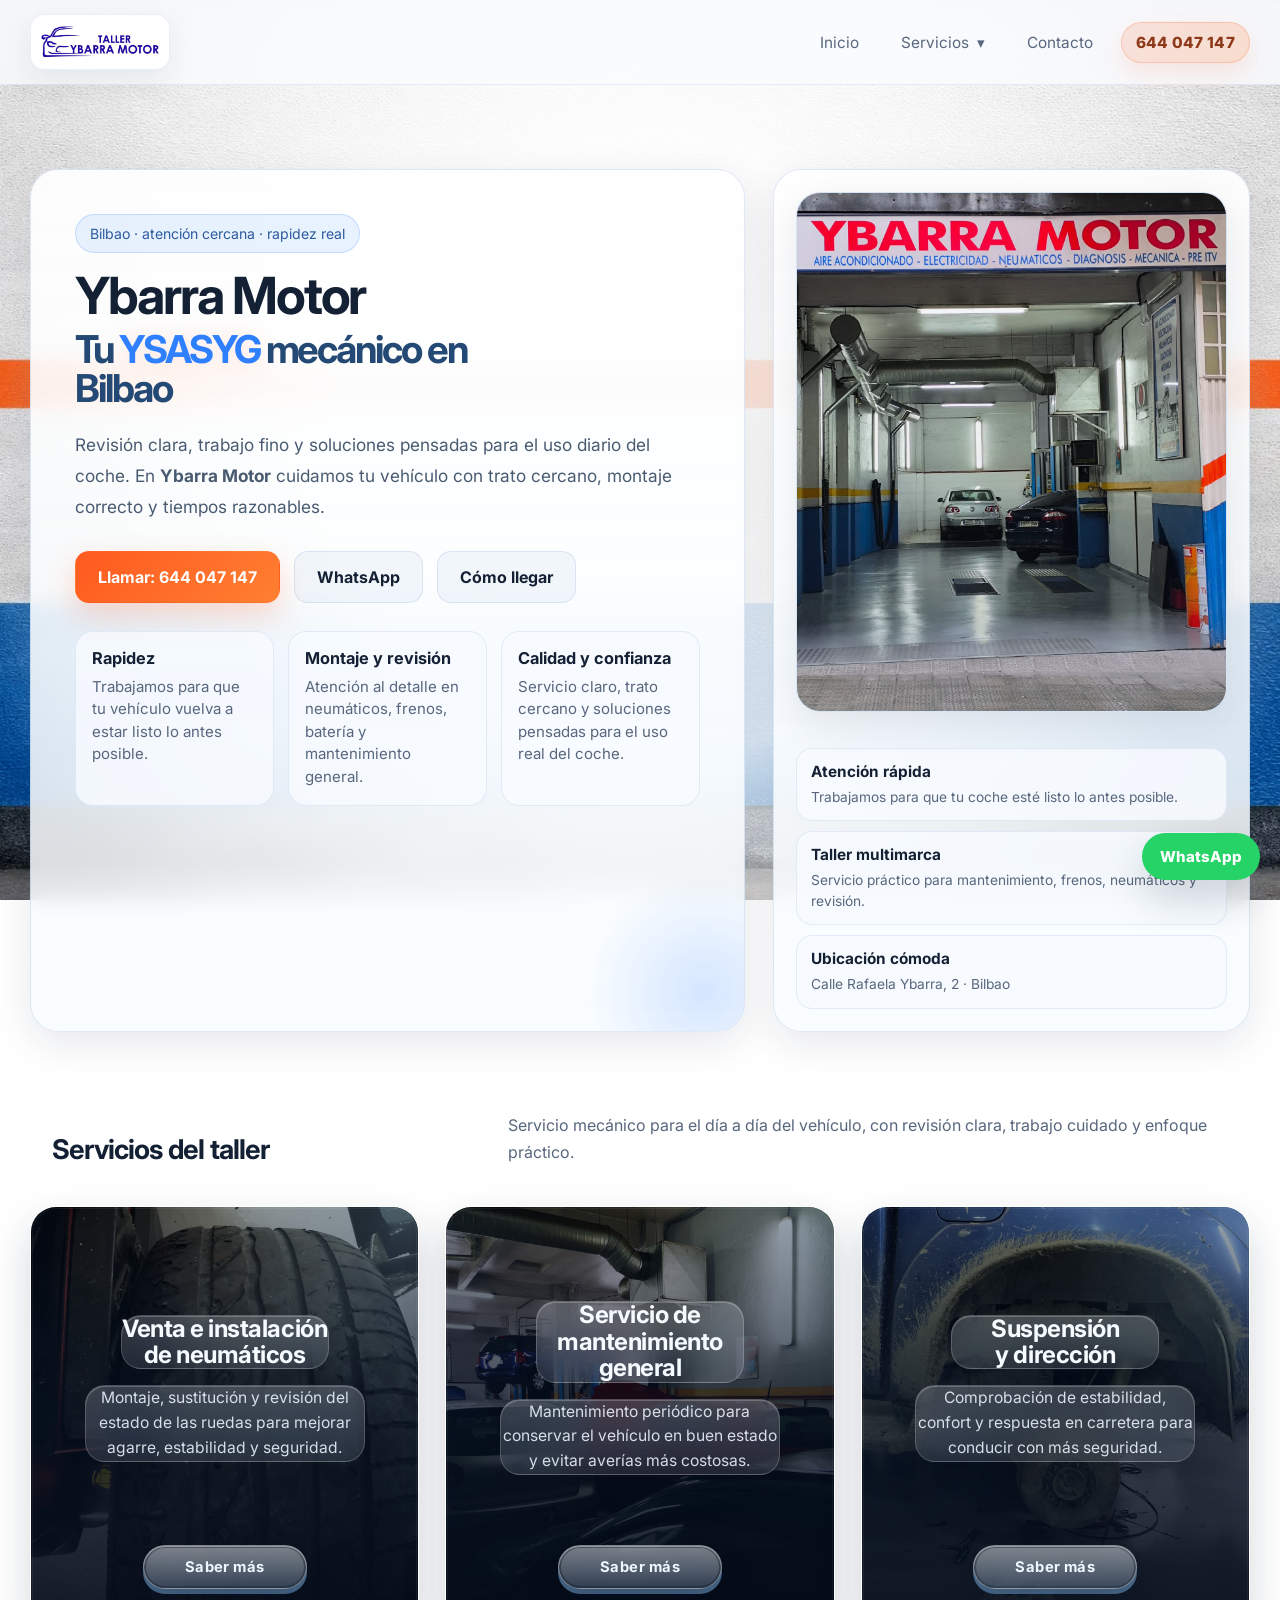
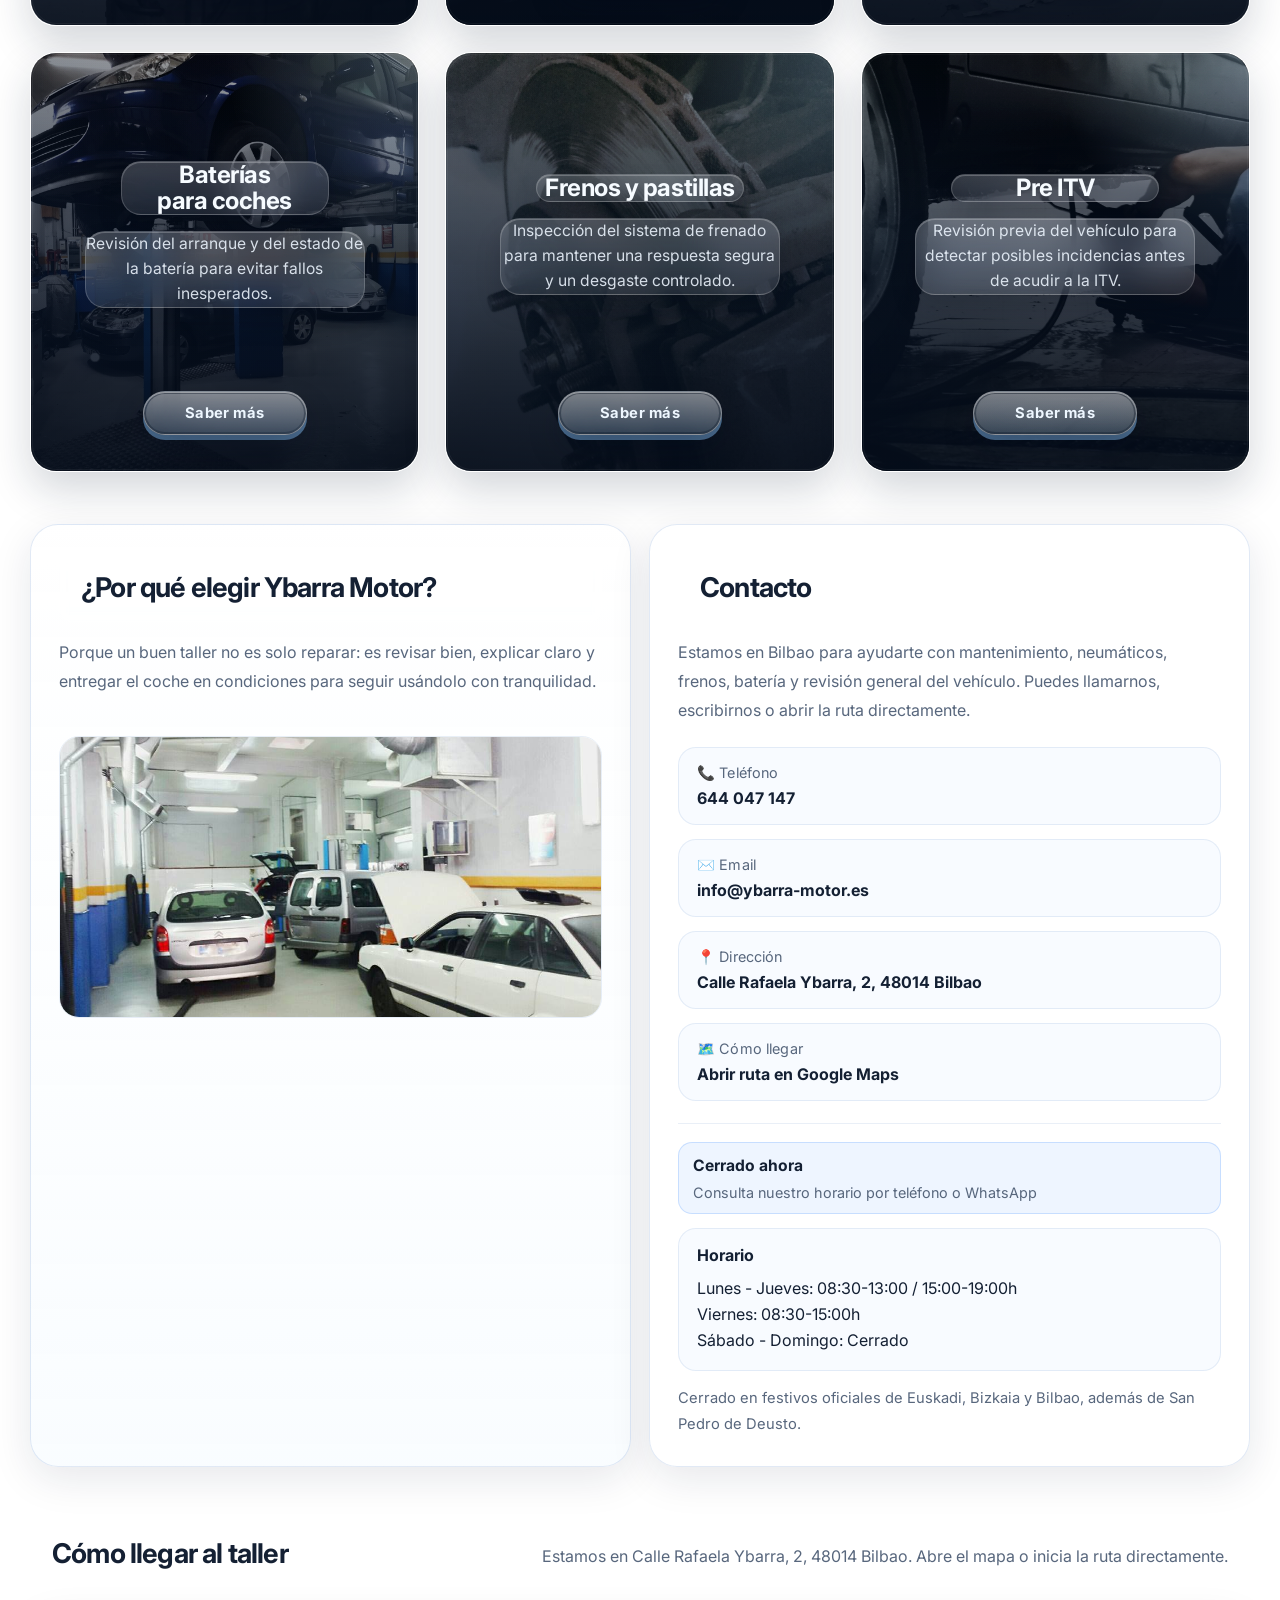
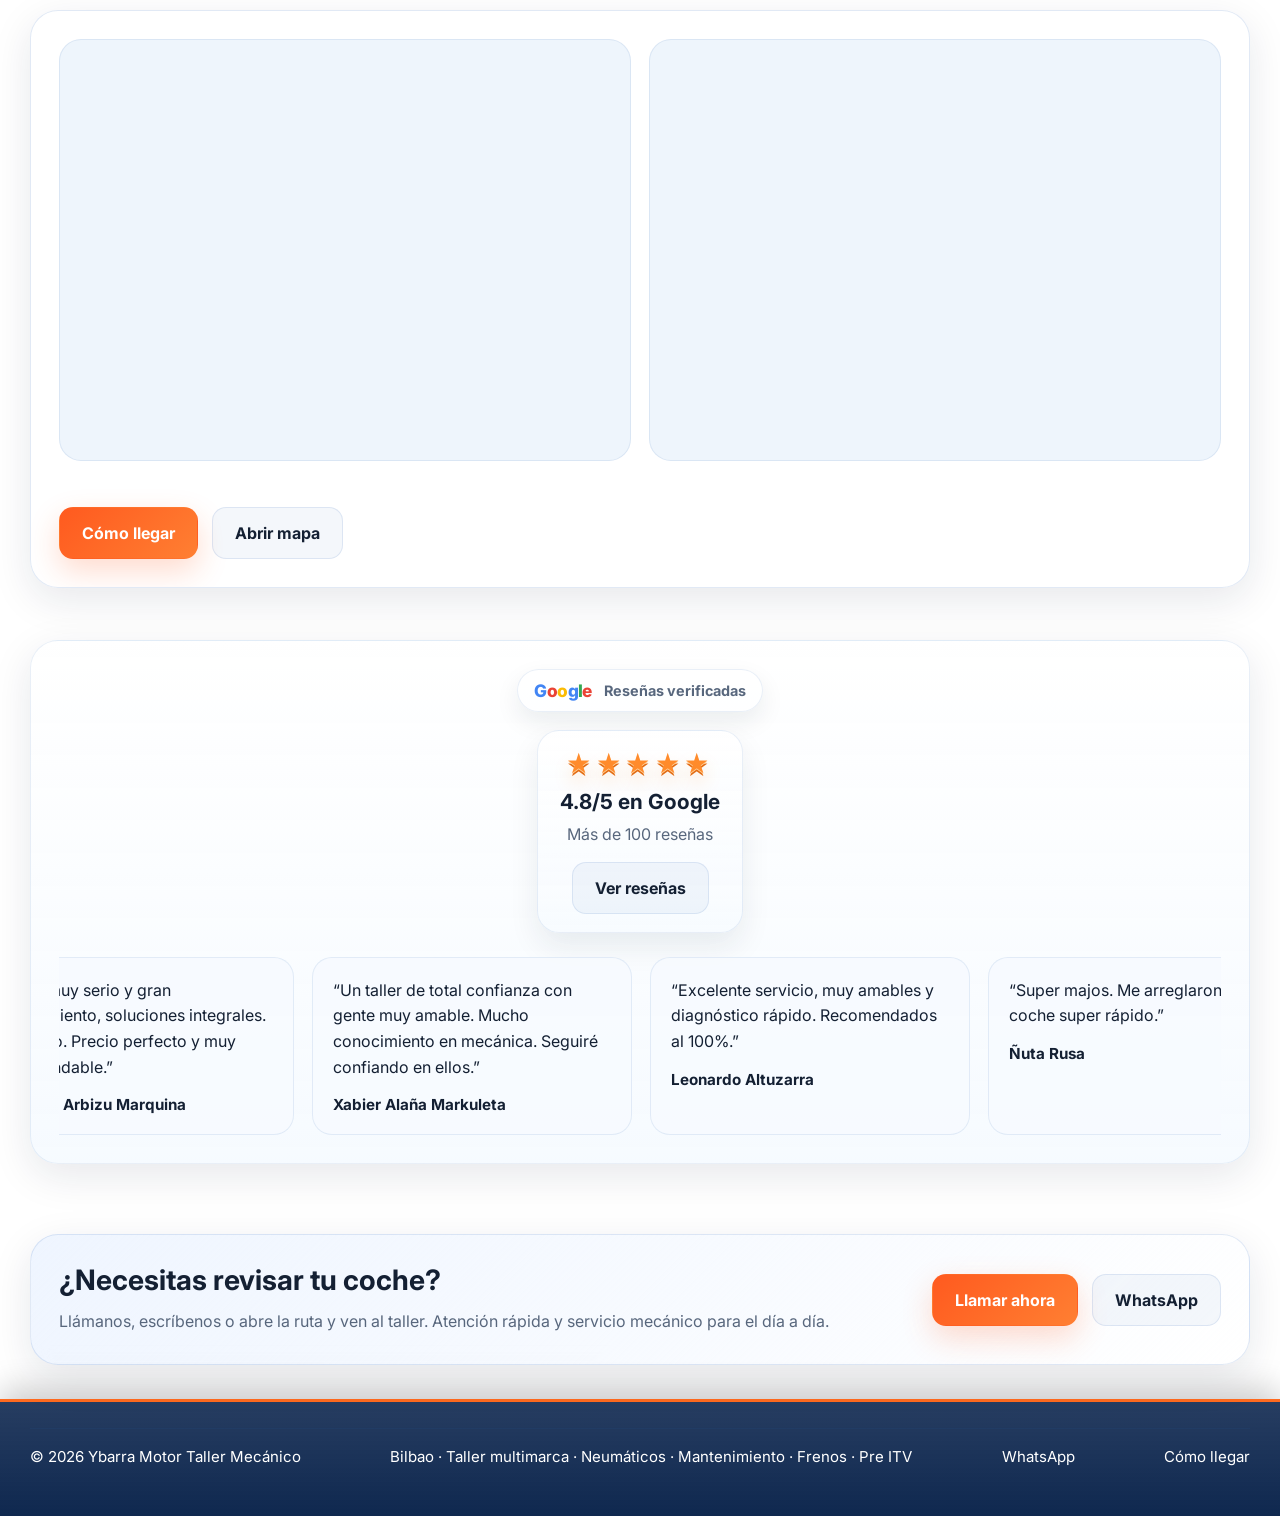
==== index.html @ f2898aa9 "Initial Ybarra Motor site" ====
<!doctype html>
<html lang="es">
<head>
  <!-- Google Tag Manager -->
  <script>(function(w,d,s,l,i){w[l]=w[l]||[];w[l].push({'gtm.start':
  new Date().getTime(),event:'gtm.js'});var f=d.getElementsByTagName(s)[0],
  j=d.createElement(s),dl=l!='dataLayer'?'&l='+l:'';j.async=true;j.src=
  'https://www.googletagmanager.com/gtm.js?id='+i+dl;f.parentNode.insertBefore(j,f);
  })(window,document,'script','dataLayer','GTM-T68P3M9M');</script>
  <!-- End Google Tag Manager -->
  <meta charset="UTF-8" />
  <meta name="viewport" content="width=device-width, initial-scale=1.0" />
  <title>Ybarra Motor Taller Mecánico en Bilbao | Neumáticos, Frenos, Baterías, Pre ITV</title>
  <meta name="description" content="Ybarra Motor Taller Mecánico en Bilbao. Taller mecánico multimarca con neumáticos, mantenimiento general, suspensión, dirección, baterías, frenos, pastillas y revisión Pre ITV.">
  <meta name="keywords" content="taller mecánico Bilbao, taller multimarca Bilbao, neumáticos Bilbao, frenos Bilbao, baterías coche Bilbao, pre ITV Bilbao, suspensión dirección Bilbao, mantenimiento coche Bilbao">
  <meta name="robots" content="index,follow">
  <meta name="theme-color" content="#121212">
  <link rel="canonical" href="https://ybarra-motor.es/">
  <link rel="preconnect" href="https://fonts.googleapis.com">
  <link rel="preconnect" href="https://fonts.gstatic.com" crossorigin>
  <link href="https://fonts.googleapis.com/css2?family=Inter:wght@400;500;600;700;800&display=swap" rel="stylesheet">
  <link rel="stylesheet" href="/assets/css/styles.css">
<link rel="icon" href="/assets/favicon/favicon.ico" sizes="any">
<link rel="icon" type="image/png" sizes="32x32" href="/assets/favicon/favicon-32.png">
<link rel="icon" type="image/png" sizes="16x16" href="/assets/favicon/favicon-16.png">
<link rel="apple-touch-icon" href="/assets/favicon/apple-touch-icon.png">

  <meta property="og:type" content="website">
  <meta property="og:title" content="Ybarra Motor Taller Mecánico en Bilbao">
  <meta property="og:description" content="Taller mecánico multimarca en Bilbao. Neumáticos, mantenimiento, suspensión, frenos, baterías y Pre ITV.">
  <meta property="og:url" content="https://ybarra-motor.es/">
  <meta property="og:site_name" content="Ybarra Motor">
  <meta property="og:image" content="https://ybarra.listoya.es/assets/img/Hero.jpg">

  <meta name="twitter:card" content="summary_large_image">
  <meta name="twitter:title" content="Ybarra Motor Taller Mecánico en Bilbao">
  <meta name="twitter:description" content="Taller mecánico multimarca en Bilbao. Neumáticos, mantenimiento, suspensión, frenos, baterías y Pre ITV.">
  <meta name="twitter:image" content="https://ybarra-motor.es/assets/img/logo-ybarra.jpg">
  <script>window.YBARRA_CONTACT = {"contact": {"company_name": "Ybarra Motor Taller Mecánico", "phone_display": "644 047 147", "phone_href": "+34644047147", "email": "info@ybarra-motor.es", "whatsapp_number": "34678245670", "address_line": "Calle Rafaela Ybarra, 2, 48014 Bilbao", "street_address": "Calle Rafaela Ybarra, 2", "locality": "Bilbao", "postal_code": "48014", "country": "ES", "directions_url": "https://www.google.com/maps/dir/?api=1&destination=43.26944555007976,-2.945343068251051", "map_search_url": "https://maps.app.goo.gl/cEMwSKbxNiPwPUoU9", "map_embed_url": "https://www.google.com/maps/embed?pb=!1m18!1m12!1m3!1d11620.559464171745!2d-2.945343068251051!3d43.26944555007976!2m3!1f0!2f0!3f0!3m2!1i1024!2i768!4f13.1!3m3!1m2!1s0xd4e50230634c72b%3A0x188ac095b6a1561b!2sTaller%20Ybarra%20Motor!5e0!3m2!1sru!2ses!4v1776787565718!5m2!1sru!2ses"}, "schedule": {"monday": {"label": "Lunes", "closed": "False", "morning_open": "08:30", "morning_close": "13:00", "afternoon_open": "15:00", "afternoon_close": "19:00"}, "tuesday": {"label": "Martes", "closed": "False", "morning_open": "08:30", "morning_close": "13:00", "afternoon_open": "15:00", "afternoon_close": "19:00"}, "wednesday": {"label": "Miércoles", "closed": "False", "morning_open": "08:30", "morning_close": "13:00", "afternoon_open": "15:00", "afternoon_close": "19:00"}, "thursday": {"label": "Jueves", "closed": "False", "morning_open": "08:30", "morning_close": "13:00", "afternoon_open": "15:00", "afternoon_close": "19:00"}, "friday": {"label": "Viernes", "closed": "False", "morning_open": "08:30", "morning_close": "15:00", "afternoon_open": "", "afternoon_close": ""}, "saturday": {"label": "Sábado", "closed": "True", "morning_open": "", "morning_close": "", "afternoon_open": "", "afternoon_close": ""}, "sunday": {"label": "Domingo", "closed": "True", "morning_open": "", "morning_close": "", "afternoon_open": "", "afternoon_close": ""}, "closed_note": "Cerrado en festivos oficiales de Euskadi, Bizkaia y Bilbao, además de San Pedro de Deusto."}};</script>

  <script type="application/ld+json">
  {
    "@context": "https://schema.org",
    "@type": "AutoRepair",
    "name": "Ybarra Motor Taller Mecánico",
    "image": "https://ybarra.listoya.es/assets/img/logo-ybarra.jpg",
    "url": "https://ybarra.listoya.es/",
    "telephone": "+34644047147",
    "email": "info@ybarra-motor.es",
    "address": {
      "@type": "PostalAddress",
      "streetAddress": "Calle Rafaela Ybarra, 2",
      "addressLocality": "Bilbao",
      "postalCode": "48014",
      "addressCountry": "ES"
    },
    "description": "Taller mecánico multimarca en Bilbao con servicios de neumáticos, mantenimiento general, suspensión y dirección, baterías, frenos y Pre ITV.",
    "areaServed": "Bilbao",
    "priceRange": "€€",
    "sameAs": [
      "https://www.facebook.com/Ybarra-Motor-Taller-Mec%C3%A1nico-100054352218088/"
    ]
  }
  </script>
</head>
<body>
  <!-- Google Tag Manager (noscript) -->
  <noscript><iframe src="https://www.googletagmanager.com/ns.html?id=GTM-T68P3M9M"
  height="0" width="0" style="display:none;visibility:hidden"></iframe></noscript>
  <!-- End Google Tag Manager (noscript) -->
  <div id="site-header"></div>

  <main>
    <section class="hero" id="inicio">
      <div class="wrap hero-grid">
        <div class="hero-main reveal">
          <div class="eyebrow">Bilbao · atención cercana · rapidez real</div>
          <h1>
            <span class="hero-title-line">Ybarra Motor</span>
            <span class="hero-title-line hero-title-line--accent">Tu <span class="hero-scramble" data-text-from="amigo" data-text-to="taller">amigo</span> mecánico en Bilbao</span>
          </h1>
          <p class="lead">Revisión clara, trabajo fino y soluciones pensadas para el uso diario del coche. En <strong>Ybarra Motor</strong> cuidamos tu vehículo con trato cercano, montaje correcto y tiempos razonables.</p>

          <div class="hero-actions">
            <a class="btn btn-primary" href="tel:+34644047147">Llamar: 644 047 147</a>
            <a class="btn btn-secondary" href="https://wa.me/34678245670" target="_blank" rel="noopener">WhatsApp</a>
            <a class="btn btn-secondary" href="https://www.google.com/maps/dir/?api=1&amp;destination=43.26944555007976,-2.945343068251051" target="_blank" rel="noopener">Cómo llegar</a>
          </div>

          <div class="hero-points">
            <div class="mini-point">
              <strong>Rapidez</strong>
              <span>Trabajamos para que tu vehículo vuelva a estar listo lo antes posible.</span>
            </div>
            <div class="mini-point">
              <strong>Montaje y revisión</strong>
              <span>Atención al detalle en neumáticos, frenos, batería y mantenimiento general.</span>
            </div>
            <div class="mini-point">
              <strong>Calidad y confianza</strong>
              <span>Servicio claro, trato cercano y soluciones pensadas para el uso real del coche.</span>
            </div>
          </div>
        </div>

<aside class="hero-side reveal">

  <div class="hero-media-card">
    <img
      class="hero-media-fallback"
      src="/assets/img/Hero.jpg"
      alt="Interior del taller Ybarra Motor en Bilbao"
    >
    <div class="hero-media-overlay"></div>

  </div>

  <div class="hero-quick">
    <div class="hero-quick-item">
      <strong>Atención rápida</strong>
      <span>Trabajamos para que tu coche esté listo lo antes posible.</span>
    </div>
    <div class="hero-quick-item">
      <strong>Taller multimarca</strong>
      <span>Servicio práctico para mantenimiento, frenos, neumáticos y revisión.</span>
    </div>
    <div class="hero-quick-item">
      <strong>Ubicación cómoda</strong>
      <span>Calle Rafaela Ybarra, 2 · Bilbao</span>
    </div>
  </div>

</aside>
      </div>
    </section>

    <section id="servicios">
      <div class="wrap">
        <div class="section-head reveal">
          <div>
            <h2>Servicios del taller</h2>
          </div>
          <p>
            Servicio mecánico para el día a día del vehículo, con revisión clara, trabajo cuidado y enfoque práctico.
          </p>
        </div>
<div class="services-grid">
  <a class="service-card reveal" href="/servicios/neumaticos/">
    <div class="service-card-media">
      <img src="/assets/img/Venta e instalación de neumáticos_1.jpg" alt="Venta e instalación de neumáticos en Ybarra Motor Bilbao">
      <div class="service-card-overlay"></div>
    </div>
    <div class="service-card-body">
      <h3>Venta e instalación de neumáticos</h3>
      <p>Montaje, sustitución y revisión del estado de las ruedas para mejorar agarre, estabilidad y seguridad.</p>
      <span class="service-card-cta">Saber más</span>
    </div>
  </a>
  <a class="service-card reveal" href="/servicios/mantenimiento-general/">
    <div class="service-card-media">
      <img src="/assets/img/Servicio de mantenimiento general_1.jpg" alt="Servicio de mantenimiento general en Ybarra Motor Bilbao">
      <div class="service-card-overlay"></div>
    </div>
    <div class="service-card-body">
      <h3>Servicio de mantenimiento general</h3>
      <p>Mantenimiento periódico para conservar el vehículo en buen estado y evitar averías más costosas.</p>
      <span class="service-card-cta">Saber más</span>
    </div>
  </a>
  <a class="service-card reveal" href="/servicios/suspension-y-direccion/">
    <div class="service-card-media">
      <img src="/assets/img/Suspensión y Dirección_1.jpg" alt="Suspensión y dirección en Ybarra Motor Bilbao">
      <div class="service-card-overlay"></div>
    </div>
    <div class="service-card-body">
      <h3>Suspensión y dirección</h3>
      <p>Comprobación de estabilidad, confort y respuesta en carretera para conducir con más seguridad.</p>
      <span class="service-card-cta">Saber más</span>
    </div>
  </a>
  <a class="service-card reveal" href="/servicios/baterias-para-coches/">
    <div class="service-card-media">
      <img src="/assets/img/Servicio de mantenimiento general_2.jpg" alt="Baterías para coches en Ybarra Motor Bilbao">
      <div class="service-card-overlay"></div>
    </div>
    <div class="service-card-body">
      <h3>Baterías para coches</h3>
      <p>Revisión del arranque y del estado de la batería para evitar fallos inesperados.</p>
      <span class="service-card-cta">Saber más</span>
    </div>
  </a>
  <a class="service-card reveal" href="/servicios/frenos-y-pastillas/">
    <div class="service-card-media">
      <img src="/assets/img/Frenos y pastillas_1.jpg" alt="Frenos y pastillas en Ybarra Motor Bilbao">
      <div class="service-card-overlay"></div>
    </div>
    <div class="service-card-body">
      <h3>Frenos y pastillas</h3>
      <p>Inspección del sistema de frenado para mantener una respuesta segura y un desgaste controlado.</p>
      <span class="service-card-cta">Saber más</span>
    </div>
  </a>
  <a class="service-card reveal" href="/servicios/pre-itv/">
    <div class="service-card-media">
      <img src="/assets/img/Pre ITV_1.jpg" alt="Pre ITV en Ybarra Motor Bilbao">
      <div class="service-card-overlay"></div>
    </div>
    <div class="service-card-body">
      <h3>Pre ITV</h3>
      <p>Revisión previa del vehículo para detectar posibles incidencias antes de acudir a la ITV.</p>
      <span class="service-card-cta">Saber más</span>
    </div>
  </a>
</div>
      </div>
    </section>

    <section id="ventajas">
      <div class="wrap info-grid">
<article class="about-card reveal">
  <div class="section-head section-head--stack">
    <h2>¿Por qué elegir Ybarra Motor?</h2>
  </div>
  <p>
    Porque un buen taller no es solo reparar: es revisar bien, explicar claro y entregar el coche en condiciones para seguir usándolo con tranquilidad.
  </p>

  <div class="feature-list">

  </div>

  <div class="about-photo">
    <img src="/assets/img/All_2.jpg" alt="Taller Ybarra Motor con varios vehículos en Bilbao">
  </div>
</article>

		<article class="contact-card reveal" id="contacto">
  <div class="section-head section-head--stack">
    <h2>Contacto</h2>
  </div>

  <p>
    Estamos en Bilbao para ayudarte con mantenimiento, neumáticos, frenos, batería y revisión general del vehículo. Puedes llamarnos, escribirnos o abrir la ruta directamente.
  </p>

    <div class="contact-list">
      <div class="contact-item">
        <span>📞 Teléfono</span>
      <a href="tel:+34644047147"><strong>644 047 147</strong></a>
      </div>
      <div class="contact-item">
        <span>✉️ Email</span>
      <a href="mailto:info@ybarra-motor.es"><strong>info@ybarra-motor.es</strong></a>
      </div>
      <div class="contact-item">
        <span>📍 Dirección</span>
      <strong>Calle Rafaela Ybarra, 2, 48014 Bilbao</strong>
      </div>
      <div class="contact-item">
        <span>🗺️ Cómo llegar</span>
      <a href="https://www.google.com/maps/dir/?api=1&amp;destination=43.26944555007976,-2.945343068251051" target="_blank" rel="noopener">
        <strong>Abrir ruta en Google Maps</strong>
      </a>
    </div>
  </div>

  <div class="contact-schedule">
    <div id="open-status" class="open-status open-status--inline">
      <strong id="open-status-text">Consultando horario...</strong>
      <span id="open-status-subtext">Horario de Bilbao</span>
    </div>

    <div class="schedule-summary">
      <strong>Horario</strong>
      <p>Lunes - Jueves: 08:30-13:00 / 15:00-19:00h<br>
Viernes: 08:30-15:00h<br>
Sábado - Domingo: Cerrado</p>
    </div>

    <p class="contact-schedule-note">
      Cerrado en festivos oficiales de Euskadi, Bizkaia y Bilbao, además de San Pedro de Deusto.
    </p>
  </div>
</article>
		</div>
    </section>

    <section id="mapa">
      <div class="wrap">
        <div class="section-head reveal">
          <div>
            <h2>Cómo llegar al taller</h2>
          </div>
          <p>
            Estamos en Calle Rafaela Ybarra, 2, 48014 Bilbao. Abre el mapa o inicia la ruta directamente.
          </p>
        </div>

        <div class="contact-card reveal map-card">
          <div class="map-split">
            <div class="map-embed">
              <iframe
                src="https://www.google.com/maps/embed?pb=!4v1776806016200!6m8!1m7!1s7UGrjcZmWG7MwbrSEzgemg!2m2!1d43.26935937132199!2d-2.945317985302342!3f71.0466424430656!4f-4.812830387258074!5f0.7820865974627469"
                loading="lazy"
                referrerpolicy="no-referrer-when-downgrade"
                title="Panorámica de Ybarra Motor Taller Mecánico">
              </iframe>
            </div>

            <div class="map-embed">
              <iframe
                src="https://www.google.com/maps/embed?pb=!1m18!1m12!1m3!1d11620.559464171745!2d-2.945343068251051!3d43.26944555007976!2m3!1f0!2f0!3f0!3m2!1i1024!2i768!4f13.1!3m3!1m2!1s0xd4e50230634c72b%3A0x188ac095b6a1561b!2sTaller%20Ybarra%20Motor!5e0!3m2!1sru!2ses!4v1776787565718!5m2!1sru!2ses"
                loading="lazy"
                referrerpolicy="no-referrer-when-downgrade"
                title="Mapa de Ybarra Motor Taller Mecánico">
              </iframe>
            </div>
          </div>

          <div class="hero-actions">
            <a class="btn btn-primary" href="https://www.google.com/maps/dir/?api=1&amp;destination=43.26944555007976,-2.945343068251051" target="_blank" rel="noopener">Cómo llegar</a>
            <a class="btn btn-secondary" href="https://maps.app.goo.gl/cEMwSKbxNiPwPUoU9" target="_blank" rel="noopener">Abrir mapa</a>
          </div>
        </div>
      </div>
    </section>
<section id="reseñas">
  <div class="wrap">
    <div class="reviews-panel reveal">
      <div class="reviews-head">
        <div class="reviews-heading">
          <div class="google-badge" aria-label="Reseñas de Google">
            <span class="google-badge-word">
              <span class="google-g1">G</span><span class="google-o1">o</span><span class="google-o2">o</span><span class="google-g2">g</span><span class="google-l">l</span><span class="google-e">e</span>
            </span>
            <span class="google-badge-label">Reseñas verificadas</span>
          </div>
        </div>

        <div class="reviews-score">
          <div class="reviews-score-stars">★★★★★</div>
          <strong>4.8/5 en Google</strong>
          <span>Más de 100 reseñas</span>
          <a class="btn btn-secondary" href="https://www.google.com/maps/place/Taller+Ybarra+Motor/@43.2692773,-2.9477529,641m/data=!3m1!1e3!4m8!3m7!1s0xd4e50230634c72b:0x188ac095b6a1561b!8m2!3d43.2692773!4d-2.945178!9m1!1b1!16s%2Fg%2F11cns67vjg?entry=ttu&g_ep=EgoyMDI2MDMzMC4wIKXMDSoASAFQAw%3D%3D" target="_blank" rel="noopener">
            Ver reseñas
          </a>
        </div>
      </div>

      <div class="reviews-slider">
        <div class="review-card">
          <p>
            “Taller muy serio y gran conocimiento, soluciones integrales. Un mago. Precio perfecto y muy recomendable.”
          </p>
          <div class="review-meta">
            <strong>Gregorio Arbizu Marquina</strong>
          </div>
        </div>
        <div class="review-card">
          <p>
            “Un taller de total confianza con gente muy amable. Mucho conocimiento en mecánica. Seguiré confiando en ellos.”
          </p>
          <div class="review-meta">
            <strong>Xabier Alaña Markuleta</strong>
          </div>
        </div>
        <div class="review-card">
          <p>
            “Excelente servicio, muy amables y diagnóstico rápido. Recomendados al 100%.”
          </p>
          <div class="review-meta">
            <strong>Leonardo Altuzarra</strong>
          </div>
        </div>
        <div class="review-card">
          <p>
            “Super majos. Me arreglaron el coche super rápido.”
          </p>
          <div class="review-meta">
            <strong>Ñuta Rusa</strong>
          </div>
        </div>
        <div class="review-card">
          <p>
            “Personas responsables, profesionales y hacen bien su trabajo. ¡Me ayudaron!”
          </p>
          <div class="review-meta">
            <strong>Елена Брюховец</strong>
          </div>
        </div>
        <div class="review-card">
          <p>
            “Totalmente recomendable. Grandes profesionales, rápidos y muy amables.”
          </p>
          <div class="review-meta">
            <strong>M B</strong>
          </div>
        </div>
        <div class="review-card">
          <p>
            “Mecánico Dmitrii es un profesional. Todo super rápido. Recomiendo 100%.”
          </p>
          <div class="review-meta">
            <strong>V L</strong>
          </div>
        </div>
        <div class="review-card">
          <p>
            “Profesionales y super amables. Muchas gracias buena gente.”
          </p>
          <div class="review-meta">
            <strong>Javier Garcia Cano</strong>
          </div>
        </div>
      </div>

    </div>
  </div>
</section>
    <section>
      <div class="wrap">
        <div class="cta-card reveal">
          <div>
            <h2 class="cta-title">¿Necesitas revisar tu coche?</h2>
            <p>Llámanos, escríbenos o abre la ruta y ven al taller. Atención rápida y servicio mecánico para el día a día.</p>
          </div>
          <div class="hero-actions hero-actions--compact">
            <a class="btn btn-primary" href="tel:+34644047147">Llamar ahora</a>
            <a class="btn btn-secondary" href="https://wa.me/34678245670" target="_blank" rel="noopener">WhatsApp</a>
          </div>
        </div>
      </div>
    </section>
  </main>

  <div id="site-footer"></div>

  <script src="/assets/js/main.js"></script>
</body>
</html>
---- assets/css/styles.css ----
:root {
  --bg: #f7fbff;
  --bg-soft: #eef5fc;
  --panel: rgba(255,255,255,0.82);
  --panel-2: rgba(255,255,255,0.68);
  --line: rgba(44, 102, 180, 0.14);
  --line-soft: rgba(44, 102, 180, 0.08);
  --text: #142033;
  --muted: #58677d;
  --accent: #ff5a1f;
  --accent-2: #ff7f32;
  --accent-blue: #2f80ff;
  --accent-blue-2: #6bb6ff;
  --accent-blue-soft: rgba(47,128,255,0.10);
  --success: #1f9d63;
  --shadow: 0 12px 40px rgba(16,32,56,0.10);
  --shadow-soft: 0 10px 30px rgba(16,32,56,0.08);
  --radius-xl: 28px;
  --radius-lg: 20px;
  --radius-md: 14px;
  --max: 1220px;
  --header-offset: 96px;
}

* {
  box-sizing: border-box;
}

html {
  scroll-behavior: smooth;
}

body {
  margin: 0;
  font-family: Inter, Arial, Helvetica, sans-serif;
  color: var(--text);
  background:
    radial-gradient(circle at top right, rgba(67,124,201,0.10), transparent 28%),
    radial-gradient(circle at left center, rgba(89,146,224,0.08), transparent 22%),
    linear-gradient(180deg, #fbfdff 0%, #f4f8fd 52%, #eef4fb 100%);
  overflow-x: hidden;
  padding-top: var(--header-offset);
}

#site-header {
  position: fixed;
  top: 0;
  left: 0;
  right: 0;
  z-index: 60;
}

body::before {
  content: "";
  position: fixed;
  inset: 0;
  background-image:
    linear-gradient(rgba(58,116,194,0.05) 1px, transparent 1px),
    linear-gradient(90deg, rgba(58,116,194,0.05) 1px, transparent 1px);
  background-size: 32px 32px;
  mask-image: radial-gradient(circle at center, black 40%, transparent 88%);
  pointer-events: none;
  z-index: 0;
}

a {
  color: inherit;
  text-decoration: none;
}

img,
video {
  display: block;
  max-width: 100%;
}

.wrap {
  width: min(calc(100% - 32px), var(--max));
  margin: 0 auto;
  position: relative;
  z-index: 1;
}

.topbar {
  position: relative;
  top: 0;
  z-index: 50;
  backdrop-filter: blur(16px);
  background: rgba(250,252,255,0.82);
  border-bottom: 1px solid rgba(44,102,180,0.10);
  transition: background 0.3s ease, border-color 0.3s ease, box-shadow 0.3s ease, transform 0.3s ease;
}

.topbar.is-scrolled {
  background: rgba(248,251,255,0.94);
  border-bottom-color: rgba(44,102,180,0.14);
  box-shadow: 0 18px 36px rgba(16,32,56,0.10);
}

.topbar-inner {
  display: flex;
  align-items: center;
  justify-content: space-between;
  gap: 20px;
  padding: 14px 0;
  transition: padding 0.3s ease;
}

.topbar.is-scrolled .topbar-inner {
  padding: 10px 0;
}

.brand {
  display: flex;
  align-items: center;
  gap: 14px;
  min-width: 0;
}

.brand-logo {
  width: 140px;
  height: 56px;
  border-radius: 14px;
  overflow: hidden;
  background: #fff;
  box-shadow: var(--shadow-soft);
  border: 1px solid rgba(44,102,180,0.10);
  flex-shrink: 0;
  padding: 6px 10px;
}

.brand-logo img {
  width: 100%;
  height: 100%;
  object-fit: contain;
}

.nav {
  display: flex;
  align-items: center;
  gap: 14px;
  flex-wrap: nowrap;
  justify-content: flex-end;
}

.nav > a,
.dropdown-toggle {
  color: var(--muted);
  font-size: 0.96rem;
  padding: 10px 14px;
  border-radius: 999px;
  transition: 0.25s ease;
  white-space: nowrap;
}

.nav > a:hover,
.dropdown-toggle:hover,
.nav a:hover {
  color: var(--text);
  background: rgba(44,102,180,0.06);
}

.nav-phone {
  display: inline-flex;
  align-items: center;
  justify-content: center;
  padding: 11px 16px;
  border-radius: 999px;
  background: linear-gradient(135deg, rgba(255,90,31,0.14), rgba(255,127,50,0.22));
  border: 1px solid rgba(255,90,31,0.22);
  color: #8f391b !important;
  font-weight: 800;
  letter-spacing: 0.02em;
  box-shadow: 0 10px 22px rgba(255,90,31,0.12);
}

.nav-phone:hover {
  background: linear-gradient(135deg, rgba(255,90,31,0.18), rgba(255,127,50,0.28));
  color: #6f280f !important;
}

.dropdown {
  position: relative;
}

.dropdown-toggle {
  display: inline-flex;
  align-items: center;
  gap: 8px;
  background: transparent;
  border: 0;
  cursor: pointer;
  font-family: inherit;
}

.dropdown-menu {
  position: absolute;
  top: calc(100% + 10px);
  left: 0;
  min-width: 280px;
  padding: 10px;
  border-radius: 18px;
  background: rgba(255,255,255,0.96);
  border: 1px solid rgba(44,102,180,0.12);
  box-shadow: 0 18px 45px rgba(16,32,56,0.14);
  display: none;
  flex-direction: column;
  z-index: 100;
}

.dropdown-menu a {
  display: block;
  padding: 12px 14px;
  border-radius: 12px;
  color: var(--text);
  white-space: nowrap;
}

.dropdown-menu a:hover {
  background: rgba(44,102,180,0.06);
}

.dropdown.open .dropdown-menu {
  display: flex;
}

.btn {
  display: inline-flex;
  align-items: center;
  justify-content: center;
  gap: 10px;
  padding: 15px 22px;
  border-radius: 14px;
  font-weight: 700;
  transition: transform 0.2s ease, box-shadow 0.2s ease, background 0.2s ease;
  border: 1px solid transparent;
  cursor: pointer;
}

.btn:hover {
  transform: translateY(-2px);
}

.btn-primary {
  background: linear-gradient(135deg, var(--accent), var(--accent-2));
  color: white !important;
  box-shadow: 0 12px 30px rgba(255,90,31,0.22);
}

.btn-secondary {
  background: rgba(44,102,180,0.05);
  border-color: rgba(44,102,180,0.12);
  color: var(--text);
}

.btn-block {
  display: block;
  width: 100%;
  text-align: center;
}

section {
  padding: 18px 0 34px;
}

.hero {
  padding: 72px 0 44px;
}

.hero-grid {
  display: grid;
  grid-template-columns: 1.2fr 0.8fr;
  gap: 28px;
  align-items: stretch;
}

.hero-main,
.hero-side,
.contact-card,
.about-card,
.service-card,
.cta-card {
  background: linear-gradient(180deg, rgba(255,255,255,0.92), rgba(248,252,255,0.84));
  border: 1px solid var(--line);
  box-shadow: var(--shadow);
  border-radius: var(--radius-xl);
  backdrop-filter: blur(10px);
}

.hero-main {
  padding: 44px;
  position: relative;
  overflow: hidden;
}

.hero-main::after {
  content: "";
  position: absolute;
  right: -80px;
  bottom: -80px;
  width: 240px;
  height: 240px;
  border-radius: 50%;
  background: radial-gradient(circle, rgba(47,128,255,0.18), transparent 70%);
  pointer-events: none;
}

.eyebrow {
  display: inline-flex;
  align-items: center;
  gap: 10px;
  padding: 10px 14px;
  border-radius: 999px;
  font-size: 0.88rem;
  color: #2d5b9e;
  background: rgba(47,128,255,0.10);
  border: 1px solid rgba(47,128,255,0.20);
  margin-bottom: 18px;
}

h1 {
  margin: 0;
  font-size: clamp(2.5rem, 4vw, 4.6rem);
  line-height: 0.96;
  letter-spacing: -0.04em;
  max-width: 12ch;
  display: grid;
  gap: 10px;
}

.hero-title-line {
  display: block;
}

.hero-title-line--accent {
  font-size: clamp(2rem, 3vw, 3.35rem);
  line-height: 1.02;
  color: #244974;
}

.hero-scramble {
  display: inline-block;
  color: var(--accent);
  text-shadow: 0 0 24px rgba(255,90,31,0.16);
  white-space: nowrap;
}

.hero-scramble.is-animating {
  color: #2f80ff;
}

.hero p.lead {
  margin: 22px 0 0;
  max-width: 680px;
  color: #495b71;
  font-size: 1.08rem;
  line-height: 1.78;
}

.hero-actions {
  display: flex;
  flex-wrap: wrap;
  gap: 14px;
  margin-top: 28px;
}

.hero-actions--compact {
  margin-top: 0;
  min-width: max-content;
}

.hero-points {
  display: grid;
  grid-template-columns: repeat(3, minmax(0,1fr));
  gap: 14px;
  margin-top: 28px;
}

.mini-point,
.feature-item,
.contact-item,
.hero-quick-item,
.review-card,
.reviews-score,
.open-status--inline {
  background: rgba(247,251,255,0.86);
  border: 1px solid rgba(44,102,180,0.10);
}

.mini-point {
  padding: 16px;
  border-radius: 18px;
}

.mini-point strong {
  display: block;
  font-size: 1.02rem;
  margin-bottom: 8px;
}

.mini-point span {
  color: var(--muted);
  font-size: 0.94rem;
  line-height: 1.5;
}

.hero-side {
  padding: 22px;
  display: flex;
  flex-direction: column;
  gap: 18px;
  min-height: 100%;
}

.hero-photo-card {
  position: relative;
  overflow: hidden;
  border-radius: 24px;
  background: #f6fbff;
  border: 1px solid rgba(44,102,180,0.10);
  box-shadow: var(--shadow-soft);
}

.hero-photo-card img {
  display: block;
  width: 100%;
  height: 100%;
  min-height: 360px;
  object-fit: cover;
}

.hero-photo-badge {
  position: absolute;
  right: 16px;
  bottom: 16px;
  width: 96px;
  height: 96px;
  border-radius: 20px;
  background: rgba(255,255,255,0.88);
  padding: 10px;
  backdrop-filter: blur(8px);
  border: 1px solid rgba(44,102,180,0.10);
  box-shadow: 0 10px 24px rgba(16,32,56,0.10);
}

.hero-photo-badge img {
  width: 100%;
  height: 100%;
  object-fit: contain;
  min-height: auto;
}

.hero-media-card {
  position: relative;
  overflow: hidden;
  border-radius: 24px;
  min-height: 520px;
  background: #eaf3fd;
  border: 1px solid rgba(44,102,180,0.10);
  box-shadow: var(--shadow);
}

.hero-media-fallback,
.hero-media-video {
  position: absolute;
  inset: 0;
  width: 100%;
  height: 100%;
  object-fit: cover;
  object-position: center;
}

.hero-media-fallback {
  width: 100%;
  height: 100%;
  object-fit: cover;
  display: block;
}

.hero-media-video {
  opacity: 0;
  transition: opacity 0.45s ease;
  z-index: 2;
}

.hero-media-card.is-video-ready .hero-media-video {
  opacity: 1;
}

.hero-media-card.is-video-ready .hero-media-fallback {
  opacity: 0;
}

.hero-media-overlay {
  position: absolute;
  inset: 0;
  z-index: 3;
  background: linear-gradient(to top, rgba(20,40,74,0.30) 0%, rgba(20,40,74,0.08) 42%, rgba(20,40,74,0.02) 100%);
  pointer-events: none;
}

.hero-media-text {
  position: absolute;
  left: 16px;
  right: 16px;
  bottom: 16px;
  z-index: 4;
  padding: 11px 14px;
  border-radius: 14px;
  background: rgba(255,255,255,0.78);
  border: 1px solid rgba(44,102,180,0.10);
  backdrop-filter: blur(8px);
  font-size: 0.9rem;
  color: var(--text);
}

.hero-quick {
  margin-top: 18px;
  display: grid;
  gap: 10px;
}

.hero-quick-item {
  padding: 13px 14px;
  border-radius: 16px;
  font-size: 0.9rem;
}

.hero-quick-item strong {
  display: block;
  font-size: 0.96rem;
  line-height: 1.35;
}

.hero-quick-item span {
  display: block;
  margin-top: 4px;
  font-size: 0.86rem;
  line-height: 1.5;
  color: var(--muted);
}

.service-badges {
  display: flex;
  flex-wrap: wrap;
  gap: 10px;
}

.badge {
  padding: 10px 12px;
  border-radius: 999px;
  background: rgba(47,128,255,0.06);
  border: 1px solid rgba(47,128,255,0.12);
  color: var(--text);
  font-size: 0.9rem;
}

.section-head {
  display: flex;
  align-items: end;
  justify-content: space-between;
  gap: 20px;
  margin-bottom: 22px;
  background: rgba(255, 255, 255, 0.75);
  backdrop-filter: blur(4px);
  padding: 18px 22px;
  border-radius: 14px;
}

.section-head--stack {
  display: block;
  margin-bottom: 16px;
}

.section-head h2 {
  margin: 0;
  font-size: clamp(1.7rem, 2vw, 2.4rem);
  letter-spacing: -0.03em;
}

.section-head p {
  margin: 0;
  color: var(--muted);
  max-width: 720px;
  line-height: 1.7;
}

.services-grid {
  display: grid;
  grid-template-columns: repeat(3, minmax(0, 1fr));
  gap: 26px;
  align-items: stretch;
}

.service-card {
  position: relative;
  display: block;
  text-decoration: none;
  color: inherit;
  background: #0f213c;
  border: 1px solid rgba(255,255,255,0.14);
  border-radius: 26px;
  overflow: hidden;
  min-height: 420px;
  isolation: isolate;
  box-shadow: 0 18px 42px rgba(16,32,56,0.18);
  transition: transform 0.35s ease, box-shadow 0.35s ease, border-color 0.35s ease, filter 0.35s ease;
}

.service-card::before {
  content: "";
  position: absolute;
  inset: 0;
  pointer-events: none;
  border-radius: 26px;
  background:
    radial-gradient(circle at top right, rgba(184,225,255,0.24), transparent 34%),
    linear-gradient(180deg, rgba(7,18,37,0.08) 0%, rgba(8,21,42,0.42) 44%, rgba(5,13,26,0.82) 100%);
  opacity: 1;
  z-index: 1;
  transition: opacity 0.35s ease, background 0.35s ease;
}

.service-card::after {
  content: "";
  position: absolute;
  inset: 1px;
  border-radius: 25px;
  pointer-events: none;
  border: 1px solid rgba(255,255,255,0.08);
  opacity: 0.7;
  z-index: 4;
}

.service-card:hover,
.service-card:focus-visible {
  transform: translateY(-10px) scale(1.025);
  border-color: rgba(173,220,255,0.34);
  box-shadow: 0 28px 56px rgba(16,32,56,0.26);
  filter: saturate(1.04);
}

.service-card:hover::before,
.service-card:focus-visible::before {
  background:
    radial-gradient(circle at top right, rgba(208,236,255,0.34), transparent 34%),
    linear-gradient(180deg, rgba(7,18,37,0.04) 0%, rgba(8,21,42,0.34) 38%, rgba(5,13,26,0.88) 100%);
}

.service-card-media {
  position: absolute;
  inset: 0;
  overflow: hidden;
  background: #eaf3fd;
  z-index: 0;
}

.service-card-media img {
  width: 100%;
  height: 100%;
  object-fit: cover;
  object-position: center center;
  transform: scale(1.02);
  transition: transform 0.8s ease, filter 0.35s ease;
  filter: saturate(0.9) contrast(1.02) brightness(0.74);
}

.service-card:hover .service-card-media img,
.service-card:focus-visible .service-card-media img {
  transform: scale(1.08);
  filter: saturate(1.02) contrast(1.05) brightness(0.8);
}

.service-card-overlay {
  position: absolute;
  inset: 0;
  background:
    linear-gradient(180deg, rgba(7,16,31,0.08) 0%, rgba(7,16,31,0.18) 24%, rgba(7,16,31,0.58) 100%),
    linear-gradient(90deg, rgba(13,34,66,0.18) 0%, rgba(13,34,66,0.02) 48%, rgba(13,34,66,0.16) 100%);
  pointer-events: none;
}

.service-number {
  position: absolute;
  left: 18px;
  bottom: 18px;
  z-index: 2;
  width: 54px;
  height: 54px;
  display: inline-flex;
  align-items: center;
  justify-content: center;
  border-radius: 16px;
  background: rgba(255,255,255,0.86);
  backdrop-filter: blur(8px);
  border: 1px solid rgba(44,102,180,0.12);
  color: var(--text);
  font-weight: 800;
  font-size: 1rem;
  letter-spacing: 0.04em;
  box-shadow: 0 8px 18px rgba(16,32,56,0.10);
  transition: transform 0.35s ease, background 0.35s ease, border-color 0.35s ease;
}

.service-card:hover .service-number {
  transform: translateY(-2px);
  background: rgba(233,244,255,0.96);
  border-color: rgba(47,128,255,0.26);
}

.service-card-body {
  position: absolute;
  inset: 18px 18px 18px;
  display: flex;
  flex-direction: column;
  align-items: center;
  justify-content: center;
  gap: 16px;
  padding: 22px 20px 78px;
  text-align: center;
  z-index: 3;
}

.service-card-body h3 {
  margin: 0;
  font-size: 1.5rem;
  line-height: 1.1;
  letter-spacing: -0.02em;
  color: #f6fbff;
  max-width: 13ch;
  text-wrap: balance;
  text-align: center;
}

.service-card-body p {
  margin: 0;
  color: rgba(238,246,255,0.88);
  line-height: 1.58;
  font-size: 0.98rem;
  max-width: 28ch;
  text-align: center;
}

.service-card-body > :not(.service-card-cta) {
  width: min(100%, 280px);
  padding: 0;
}

.service-card-body > :not(.service-card-cta):first-child {
  padding-top: 0;
}

.service-card-body > h3,
.service-card-body > p {
  position: relative;
  padding: 14px 16px;
  border-radius: 20px;
  background: linear-gradient(180deg, rgba(255,255,255,0.2), rgba(255,255,255,0.1));
  border: 1px solid rgba(255,255,255,0.18);
  backdrop-filter: blur(16px) saturate(150%);
  box-shadow:
    inset 0 1px 0 rgba(255,255,255,0.22),
    0 14px 24px rgba(4,10,24,0.18);
}

.service-card-cta {
  position: absolute;
  left: 50%;
  bottom: 18px;
  transform: translateX(-50%);
  display: inline-flex;
  align-items: center;
  justify-content: center;
  min-width: 164px;
  padding: 12px 22px;
  border-radius: 999px;
  background: linear-gradient(180deg, rgba(255,255,255,0.28) 0%, rgba(185,220,249,0.18) 100%);
  border: 1px solid rgba(255,255,255,0.38);
  font-size: 0.92rem;
  font-weight: 700;
  letter-spacing: 0.03em;
  color: #eef7ff;
  opacity: 1;
  backdrop-filter: blur(14px) saturate(150%);
  box-shadow:
    0 16px 30px rgba(4,12,28,0.28),
    0 5px 0 rgba(101,145,187,0.75),
    inset 0 1px 0 rgba(255,255,255,0.42);
  transition: transform 0.3s ease, box-shadow 0.3s ease, filter 0.3s ease, background 0.3s ease;
}

.service-card-cta::before {
  content: "";
  position: absolute;
  inset: 2px;
  border-radius: inherit;
  background: linear-gradient(180deg, rgba(255,255,255,0.26), rgba(220,236,251,0.08));
  opacity: 1;
  z-index: -1;
}

.service-card:hover .service-card-cta,
.service-card:focus-visible .service-card-cta {
  transform: translateX(-50%) translateY(-2px);
  box-shadow:
    0 22px 34px rgba(4,12,28,0.34),
    0 8px 0 rgba(98,142,185,0.82),
    inset 0 1px 0 rgba(255,255,255,0.46);
}

.service-card:hover .service-card-cta {
  filter: brightness(1.05);
  background: linear-gradient(180deg, rgba(255,255,255,0.34) 0%, rgba(185,220,249,0.24) 100%);
}

.info-grid {
  display: grid;
  grid-template-columns: 1fr 1fr;
  gap: 18px;
}

.about-card,
.contact-card,
.cta-card {
  padding: 28px;
}

.about-card p,
.contact-card p,
.cta-card p {
  color: var(--muted);
  line-height: 1.8;
  margin: 0;
}

.feature-list {
  display: grid;
  gap: 14px;
  margin-top: 20px;
}

.feature-item {
  display: flex;
  gap: 14px;
  align-items: start;
  padding: 14px 16px;
  border-radius: 18px;
}

.feature-icon {
  width: 36px;
  height: 36px;
  border-radius: 12px;
  background: rgba(47,128,255,0.12);
  border: 1px solid rgba(47,128,255,0.18);
  flex-shrink: 0;
}

.feature-item strong {
  display: block;
  margin-bottom: 6px;
  font-size: 1rem;
}

.contact-list {
  display: grid;
  gap: 14px;
  margin-top: 22px;
}

.contact-item {
  padding: 16px 18px;
  border-radius: 18px;
}

.contact-item span {
  display: block;
  color: var(--muted);
  font-size: 0.9rem;
  margin-bottom: 6px;
  letter-spacing: 0.01em;
}

.contact-item strong,
.contact-item a {
  font-size: 1rem;
  word-break: break-word;
}

.contact-schedule {
  margin-top: 22px;
  padding-top: 18px;
  border-top: 1px solid rgba(44,102,180,0.10);
}

.schedule-summary {
  margin-top: 14px;
  padding: 16px 18px;
  border-radius: 18px;
  background: rgba(247,251,255,0.86);
  border: 1px solid rgba(44,102,180,0.10);
}

.schedule-summary strong {
  display: block;
  margin-bottom: 10px;
  font-size: 1rem;
}

.schedule-summary p {
  margin: 0;
  color: var(--text);
  line-height: 1.65;
}

.open-status {
  padding: 22px;
  border-radius: 22px;
  border: 1px solid rgba(44,102,180,0.10);
  background: rgba(247,251,255,0.86);
}

.open-status strong {
  display: block;
  font-size: 1.4rem;
  margin-bottom: 8px;
}

.open-status span {
  color: var(--muted);
  font-size: 1rem;
}

.open-status--inline {
  margin-bottom: 14px;
  padding: 12px 14px;
  border-radius: 14px;
}

.open-status--inline strong {
  display: block;
  font-size: 0.98rem;
  line-height: 1.35;
}

.open-status--inline span {
  display: block;
  margin-top: 4px;
  color: var(--muted);
  font-size: 0.9rem;
}

.open-status-label {
  display: block;
  color: var(--muted);
  font-size: 0.82rem;
  letter-spacing: 0.02em;
  text-transform: uppercase;
}

.open-status-time {
  display: block;
  margin-top: 4px;
  color: var(--text);
  font-size: 0.98rem;
  font-weight: 700;
  line-height: 1.45;
}

.open-status--open {
  background: rgba(31,157,99,0.10);
  border-color: rgba(31,157,99,0.20);
}

.open-status--closed {
  background: rgba(47,128,255,0.08);
  border-color: rgba(47,128,255,0.20);
}

.contact-schedule-list,
.schedule-grid {
  display: grid;
  gap: 8px;
}

.contact-schedule-row,
.schedule-row {
  display: flex;
  justify-content: space-between;
  align-items: center;
  gap: 16px;
  padding: 10px 0;
  border-bottom: 1px dashed rgba(44,102,180,0.08);
  font-size: 0.96rem;
}

.contact-schedule-row:last-child,
.schedule-row:last-child {
  border-bottom: 0;
}

.contact-schedule-row span:first-child,
.schedule-day {
  color: var(--muted);
  min-width: 86px;
  font-weight: 700;
}

.contact-schedule-row span:last-child,
.schedule-time {
  text-align: right;
  color: var(--text);
}

.contact-schedule-closed,
.schedule-time--closed {
  color: #6b7f97;
  font-weight: 700;
}

.contact-schedule-note {
  margin-top: 14px !important;
  font-size: 0.92rem;
  line-height: 1.6;
  color: var(--muted) !important;
}

.about-photo {
  margin-top: 1.25rem;
  border-radius: 20px;
  overflow: hidden;
  border: 1px solid rgba(44,102,180,0.10);
}

.about-photo img {
  width: 100%;
  height: 280px;
  object-fit: cover;
}

.map-card {
  display: grid;
  gap: 18px;
  overflow: hidden;
}

.map-split {
  display: grid;
  grid-template-columns: repeat(2, minmax(0, 1fr));
  gap: 18px;
}

.map-embed {
  overflow: hidden;
  border-radius: 22px;
  border: 1px solid rgba(44,102,180,0.10);
  min-height: 420px;
  background: #eef5fc;
}

.map-embed iframe {
  display: block;
  width: 100%;
  height: 420px;
  border: 0;
}

.cta-card {
  margin-top: 18px;
  display: flex;
  align-items: center;
  justify-content: space-between;
  gap: 20px;
  background: linear-gradient(135deg, rgba(47,128,255,0.08), rgba(255,255,255,0.90));
}

.cta-title {
  margin: 0 0 10px;
  font-size: clamp(1.5rem, 2.2vw, 2.2rem);
}

.footer {
  padding: 26px 0 50px;
  color: var(--muted);
  font-size: 0.94rem;
}

.footer-inner {
  display: flex;
  flex-wrap: wrap;
  justify-content: space-between;
  gap: 12px;
  padding-top: 18px;
  border-top: 1px solid rgba(44,102,180,0.10);
}

.whatsapp-float {
  position: fixed;
  right: 20px;
  bottom: 20px;
  z-index: 120;
  display: inline-flex;
  align-items: center;
  justify-content: center;
  padding: 14px 18px;
  border-radius: 999px;
  background: #25D366;
  color: #fff;
  font-weight: 800;
  box-shadow: 0 18px 40px rgba(16,32,56,0.18);
  transition: transform 0.2s ease, box-shadow 0.2s ease;
}

.whatsapp-float:hover {
  transform: translateY(-2px);
  box-shadow: 0 22px 44px rgba(16,32,56,0.24);
}

.reveal {
  opacity: 0;
  transform: translateY(18px);
  transition: opacity 0.7s ease, transform 0.7s ease;
}

.reveal.show {
  opacity: 1;
  transform: translateY(0);
}

.service-hero-photo-card {
  position: relative;
  overflow: hidden;
  border-radius: 26px;
  min-height: 420px;
  background: #eef5fc;
  border: 1px solid rgba(44,102,180,0.10);
  box-shadow: var(--shadow);
}

.service-hero-photo-card img {
  width: 100%;
  height: 100%;
  min-height: 420px;
  object-fit: cover;
  object-position: center;
}

.service-hero-photo-overlay {
  position: absolute;
  inset: 0;
  background: linear-gradient(to top, rgba(24,49,92,0.30) 0%, rgba(24,49,92,0.08) 48%, rgba(24,49,92,0.02) 100%);
  pointer-events: none;
}

.service-hero-badge {
  position: absolute;
  left: 18px;
  bottom: 18px;
  z-index: 2;
  padding: 10px 14px;
  border-radius: 14px;
  background: rgba(255,255,255,0.84);
  backdrop-filter: blur(8px);
  border: 1px solid rgba(44,102,180,0.12);
  color: var(--text);
  font-weight: 700;
  font-size: 0.95rem;
  box-shadow: 0 8px 18px rgba(16,32,56,0.10);
}

.service-gallery-section {
  padding-top: 10px;
}

.service-gallery {
  display: grid;
  grid-template-columns: 1.35fr 1fr 1fr;
  gap: 18px;
}

.service-gallery-card {
  margin: 0;
  overflow: hidden;
  border-radius: 24px;
  background: #eef5fc;
  border: 1px solid rgba(44,102,180,0.10);
  box-shadow: var(--shadow-soft);
}

.service-gallery-card--large {
  grid-row: span 2;
  min-height: 100%;
}

.service-gallery-card img {
  width: 100%;
  height: 100%;
  min-height: 240px;
  object-fit: cover;
  object-position: center;
}

.service-gallery-card--large img {
  min-height: 100%;
  height: 100%;
}

.service-slider {
  overflow: hidden;
  position: relative;
  margin-top: 20px;
}

.service-slider::before,
.service-slider::after {
  content: "";
  position: absolute;
  top: 0;
  width: 72px;
  height: 100%;
  z-index: 2;
  pointer-events: none;
}

.service-slider::before {
  left: 0;
  background: linear-gradient(to right, #f7fbff, transparent);
}

.service-slider::after {
  right: 0;
  background: linear-gradient(to left, #f7fbff, transparent);
}

.service-slider-track {
  display: flex;
  gap: 18px;
  width: max-content;
  animation: service-slider-scroll 42s linear infinite;
}

.service-slider:hover .service-slider-track {
  animation-play-state: paused;
}

.service-slider img {
  height: 260px;
  width: auto;
  min-width: 360px;
  object-fit: cover;
  object-position: center;
  border-radius: 20px;
  flex-shrink: 0;
  background: #eef5fc;
  border: 1px solid rgba(44,102,180,0.10);
  box-shadow: var(--shadow-soft);
  transition: transform 0.35s ease, box-shadow 0.35s ease;
}

.service-slider img:hover {
  transform: scale(1.035);
  box-shadow: 0 20px 42px rgba(16,32,56,0.14);
}

@keyframes service-slider-scroll {
  from {
    transform: translateX(0);
  }
  to {
    transform: translateX(-50%);
  }
}

.reviews-panel {
  padding: 28px;
  border-radius: 28px;
  background: linear-gradient(180deg, rgba(255,255,255,0.94), rgba(245,250,255,0.88));
  border: 1px solid rgba(44,102,180,0.10);
  box-shadow: var(--shadow);
}

.reviews-head {
  display: grid;
  grid-template-columns: 1fr;
  justify-items: center;
  text-align: center;
  gap: 18px;
  margin-bottom: 24px;
}

.reviews-heading {
  display: grid;
  justify-items: center;
  gap: 12px;
  max-width: 720px;
}

.google-badge {
  display: inline-flex;
  align-items: center;
  gap: 12px;
  padding: 10px 16px;
  border-radius: 999px;
  background: rgba(255,255,255,0.84);
  border: 1px solid rgba(44,102,180,0.10);
  box-shadow: 0 10px 24px rgba(16,32,56,0.08);
}

.google-badge-word {
  font-size: 1.08rem;
  font-weight: 800;
  letter-spacing: -0.03em;
}

.google-g1 { color: #4285f4; }
.google-o1 { color: #ea4335; }
.google-o2 { color: #fbbc05; }
.google-g2 { color: #4285f4; }
.google-l { color: #34a853; }
.google-e { color: #ea4335; }

.google-badge-label {
  color: var(--muted);
  font-size: 0.9rem;
  font-weight: 700;
}

.reviews-score {
  display: grid;
  justify-items: center;
  gap: 6px;
  padding: 18px 22px;
  border-radius: 22px;
  background: linear-gradient(180deg, rgba(255,255,255,0.88), rgba(247,251,255,0.82));
  border: 1px solid rgba(44,102,180,0.10);
  box-shadow: 0 14px 30px rgba(16,32,56,0.08);
}

.reviews-score-stars {
  font-size: 1.55rem;
  letter-spacing: 0.18em;
  color: #ff8b2b;
  margin-bottom: 4px;
  text-shadow:
    0 1px 0 #ffd39d,
    0 3px 0 #e26b13,
    0 10px 18px rgba(255,139,43,0.28);
}

.reviews-score strong {
  display: block;
  font-size: 1.3rem;
  margin-bottom: 4px;
}

.reviews-score span {
  color: var(--muted);
  display: block;
  margin-bottom: 12px;
}

.reviews-slider {
  display: flex;
  gap: 18px;
  overflow: hidden;
}

.review-card {
  min-width: 320px;
  padding: 20px;
  border-radius: 20px;
  transition: transform 0.3s ease;
}

.review-card:hover {
  transform: translateY(-5px);
}

.review-card p {
  margin: 0 0 14px;
  line-height: 1.6;
  color: var(--text);
}

.review-meta strong {
  font-size: 0.95rem;
  color: var(--text);
}

@media (max-width: 1180px) {
  .services-grid {
    grid-template-columns: repeat(2, minmax(0, 1fr));
  }
}

@media (max-width: 1080px) {
  .hero-grid,
  .info-grid,
  .services-grid {
    grid-template-columns: 1fr 1fr;
  }

  .hero-main {
    padding: 34px;
  }

  .hero-points {
    grid-template-columns: 1fr;
  }
}

@media (max-width: 980px) {
  .service-gallery {
    grid-template-columns: 1fr 1fr;
  }

  .service-gallery-card--large {
    grid-column: 1 / -1;
    grid-row: auto;
    min-height: 320px;
  }
}

@media (max-width: 900px) {
  .reviews-head {
    grid-template-columns: 1fr;
  }

  .review-card {
    min-width: 85%;
  }
}

@media (max-width: 768px) {
  .topbar-inner,
  .section-head,
  .cta-card,
  .hero-grid,
  .info-grid,
  .services-grid {
    grid-template-columns: 1fr;
    display: grid;
  }

  .topbar-inner {
    gap: 14px;
  }

  .nav {
    justify-content: start;
    flex-wrap: wrap;
  }

  .hero {
    padding-top: 28px;
  }

  .hero-main,
  .hero-side,
  .about-card,
  .contact-card,
  .cta-card,
  .service-card {
    padding: 22px;
    border-radius: 22px;
  }

  .service-card {
    padding: 0;
  }

  h1 {
    max-width: none;
  }

  .hero-actions {
    flex-direction: column;
  }

  .hero-actions--compact {
    min-width: auto;
  }

  .btn {
    width: 100%;
  }

  .service-card::before {
    border-radius: 22px;
  }

  .service-card-media {
    inset: 0;
  }

  .service-card-body {
    inset: 14px 14px 14px;
    padding: 0;
    align-items: center;
    justify-content: center;
    text-align: center;
    padding: 18px 12px 72px;
  }

  .service-card-body h3 {
    font-size: 1.18rem;
    max-width: none;
  }

  .service-card-body p {
    font-size: 0.95rem;
    max-width: none;
  }

  .service-card-body > :not(.service-card-cta) {
    width: 100%;
  }

  .service-card-cta {
    position: absolute;
    left: 50%;
    bottom: 10px;
    min-width: 150px;
    transform: translateX(-50%);
    box-shadow:
      0 14px 22px rgba(4,12,28,0.3),
      0 5px 0 rgba(101,145,187,0.75),
      inset 0 1px 0 rgba(255,255,255,0.42);
  }

  .service-number {
    position: static;
    width: 44px;
    height: 44px;
    border-radius: 14px;
    font-size: 0.92rem;
    margin-bottom: 4px;
    box-shadow: none;
  }

  .about-photo img {
    height: 220px;
  }

  .map-embed,
  .map-embed iframe {
    min-height: 320px;
    height: 320px;
  }

  .map-split {
    grid-template-columns: 1fr;
  }

  .schedule-row {
    flex-direction: column;
    align-items: start;
  }

  .schedule-time {
    text-align: left;
  }

  .contact-schedule-row {
    font-size: 0.92rem;
  }

  .hero-media-card {
    min-height: 320px;
  }

  .hero-media-text {
    font-size: 0.84rem;
    padding: 10px 12px;
  }

  .hero-photo-badge {
    width: 72px;
    height: 72px;
    right: 12px;
    bottom: 62px;
    border-radius: 16px;
  }

  .hero-quick {
    gap: 8px;
  }

  .hero-quick-item {
    padding: 11px 12px;
  }

  .service-hero-photo-card,
  .service-hero-photo-card img {
    min-height: 260px;
  }

  .service-gallery {
    grid-template-columns: 1fr;
  }

  .service-gallery-card,
  .service-gallery-card--large {
    min-height: auto;
  }

  .service-gallery-card img,
  .service-gallery-card--large img {
    min-height: 220px;
    height: 220px;
  }

  .service-slider::before,
  .service-slider::after {
    width: 32px;
  }

  .service-slider img {
    height: 200px;
    min-width: 260px;
    border-radius: 16px;
  }

  .service-slider-track {
    gap: 14px;
  }

  .whatsapp-float {
    right: 14px;
    bottom: 14px;
    padding: 12px 16px;
  }
}

:root {
  --bg-top: #f8fbff;
  --bg-mid: #f2f4f6;
  --stripe: #f36d21;
  --blue-zone: #0f67b5;
  --blue-dark: #0a4f8e;
}

body {
  background: url('/assets/img/ybarra-wall-bg.webp') center/cover no-repeat fixed;
}

body::before {
  content: "";
  position: fixed;
  inset: 0;
  background: rgba(255,255,255,0.85); /* 🔥 делает всё читаемым */
  z-index: -1;
}
.panel,
.service-card,
.contact-card {
  background: rgba(255,255,255,0.85);
  backdrop-filter: blur(6px);
}
.footer {
  background: linear-gradient(
    to top,
    #0f284f,
    rgba(15,40,80,0.9)
  );
  color: white;
  border-top: 3px solid #ff6a1f;
  box-shadow: 0 -10px 30px rgba(0,0,0,0.2);
}
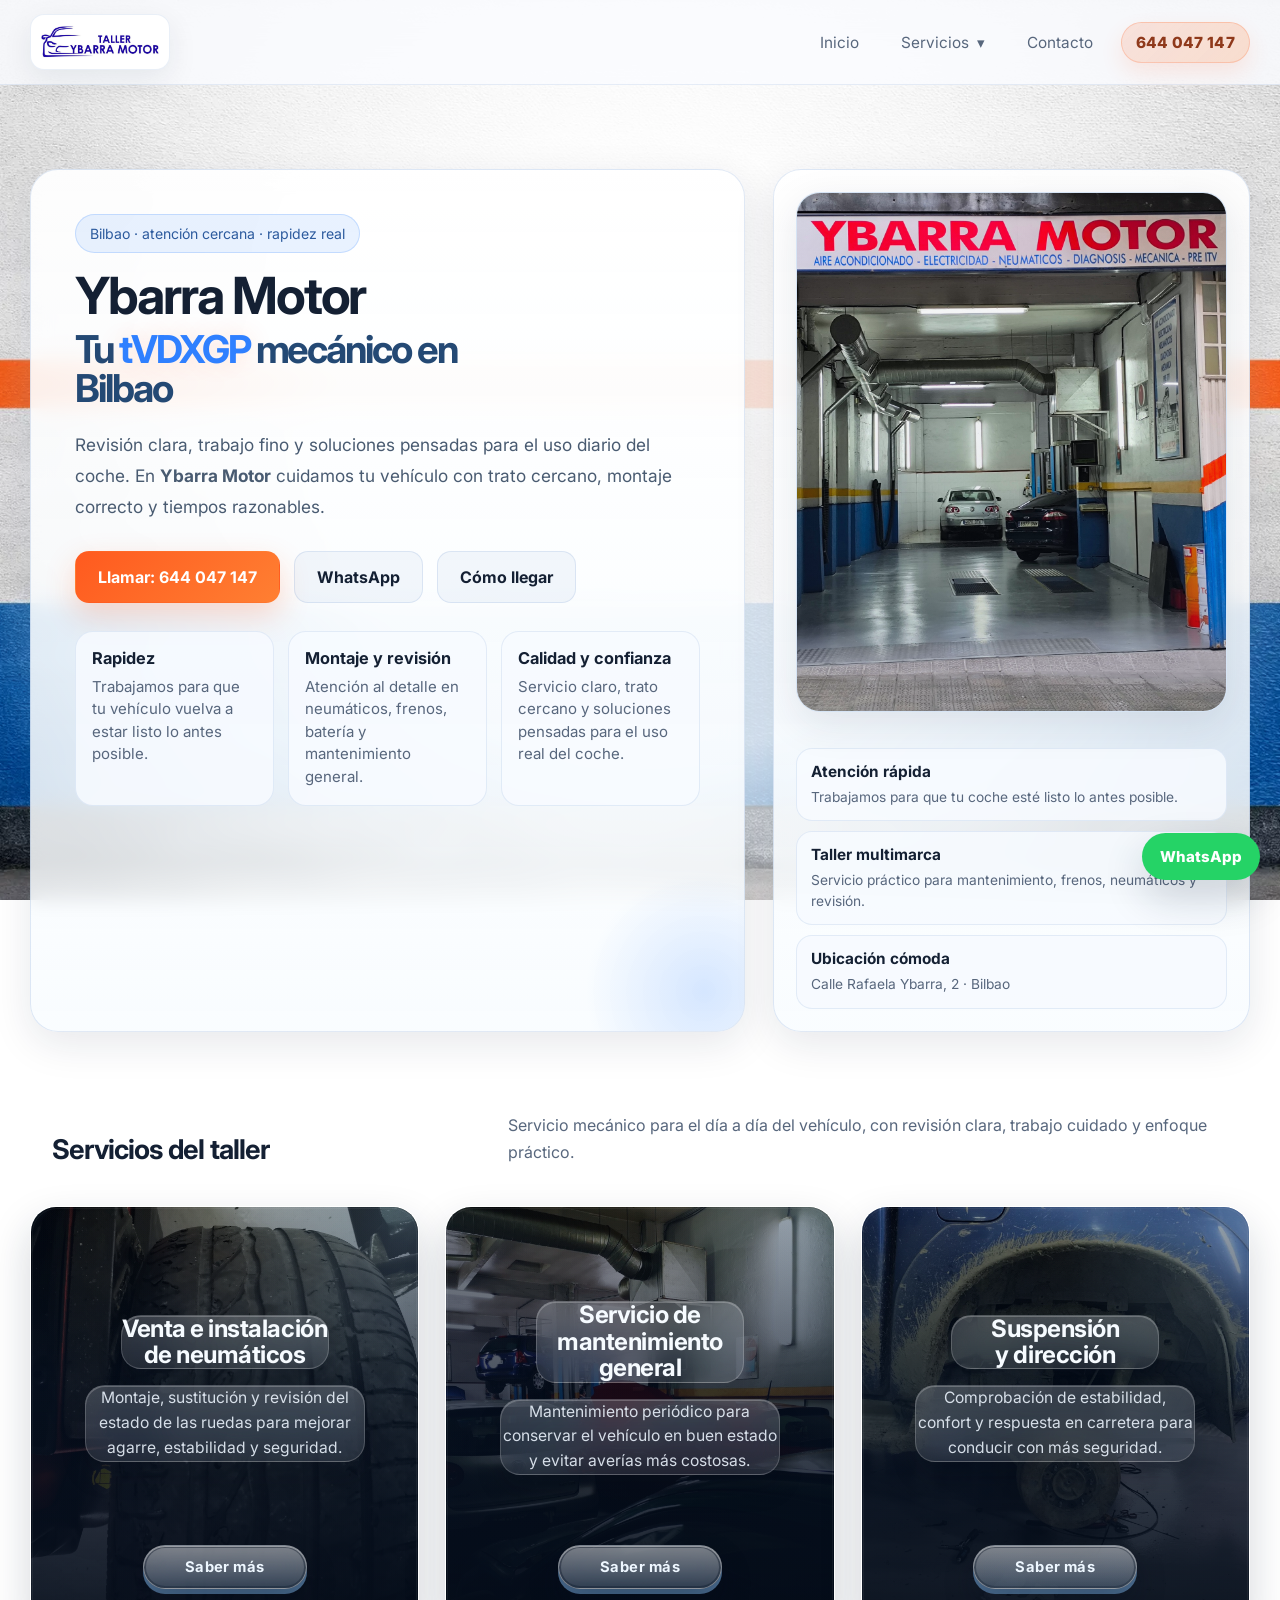
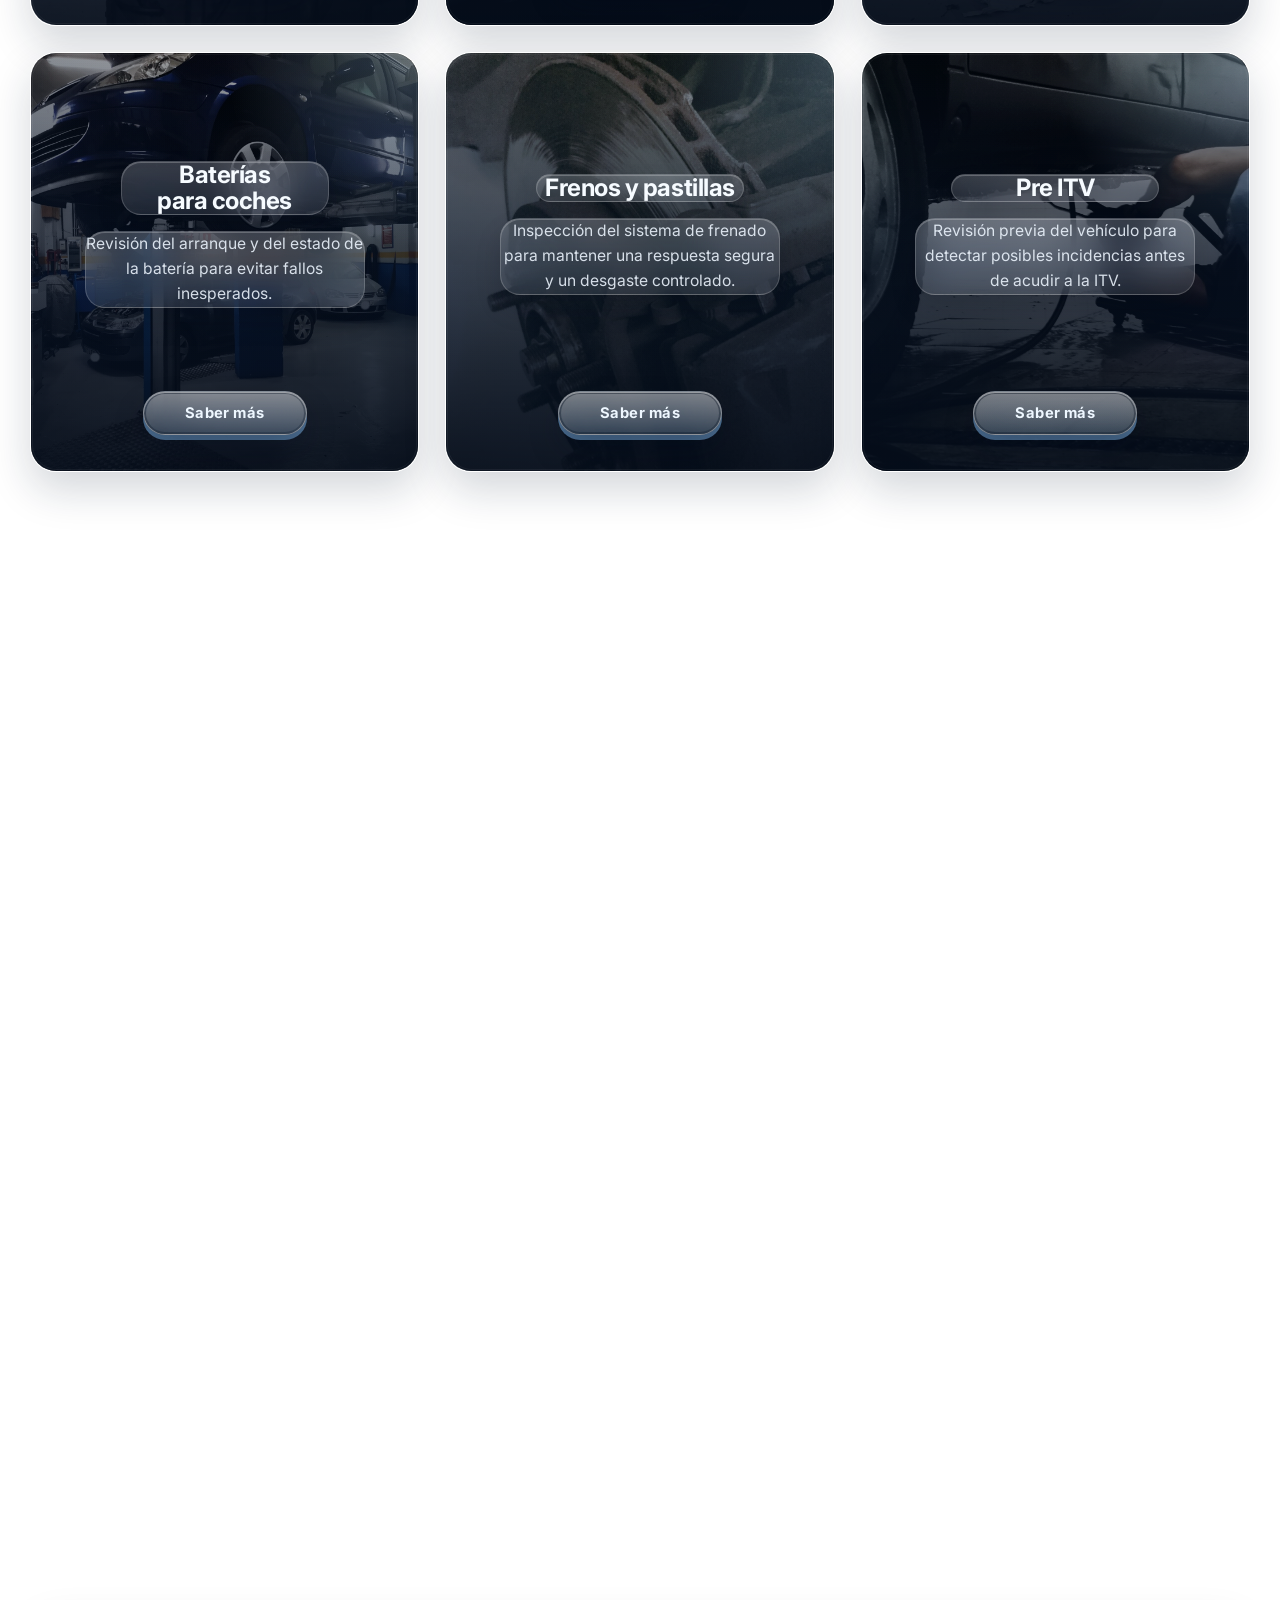
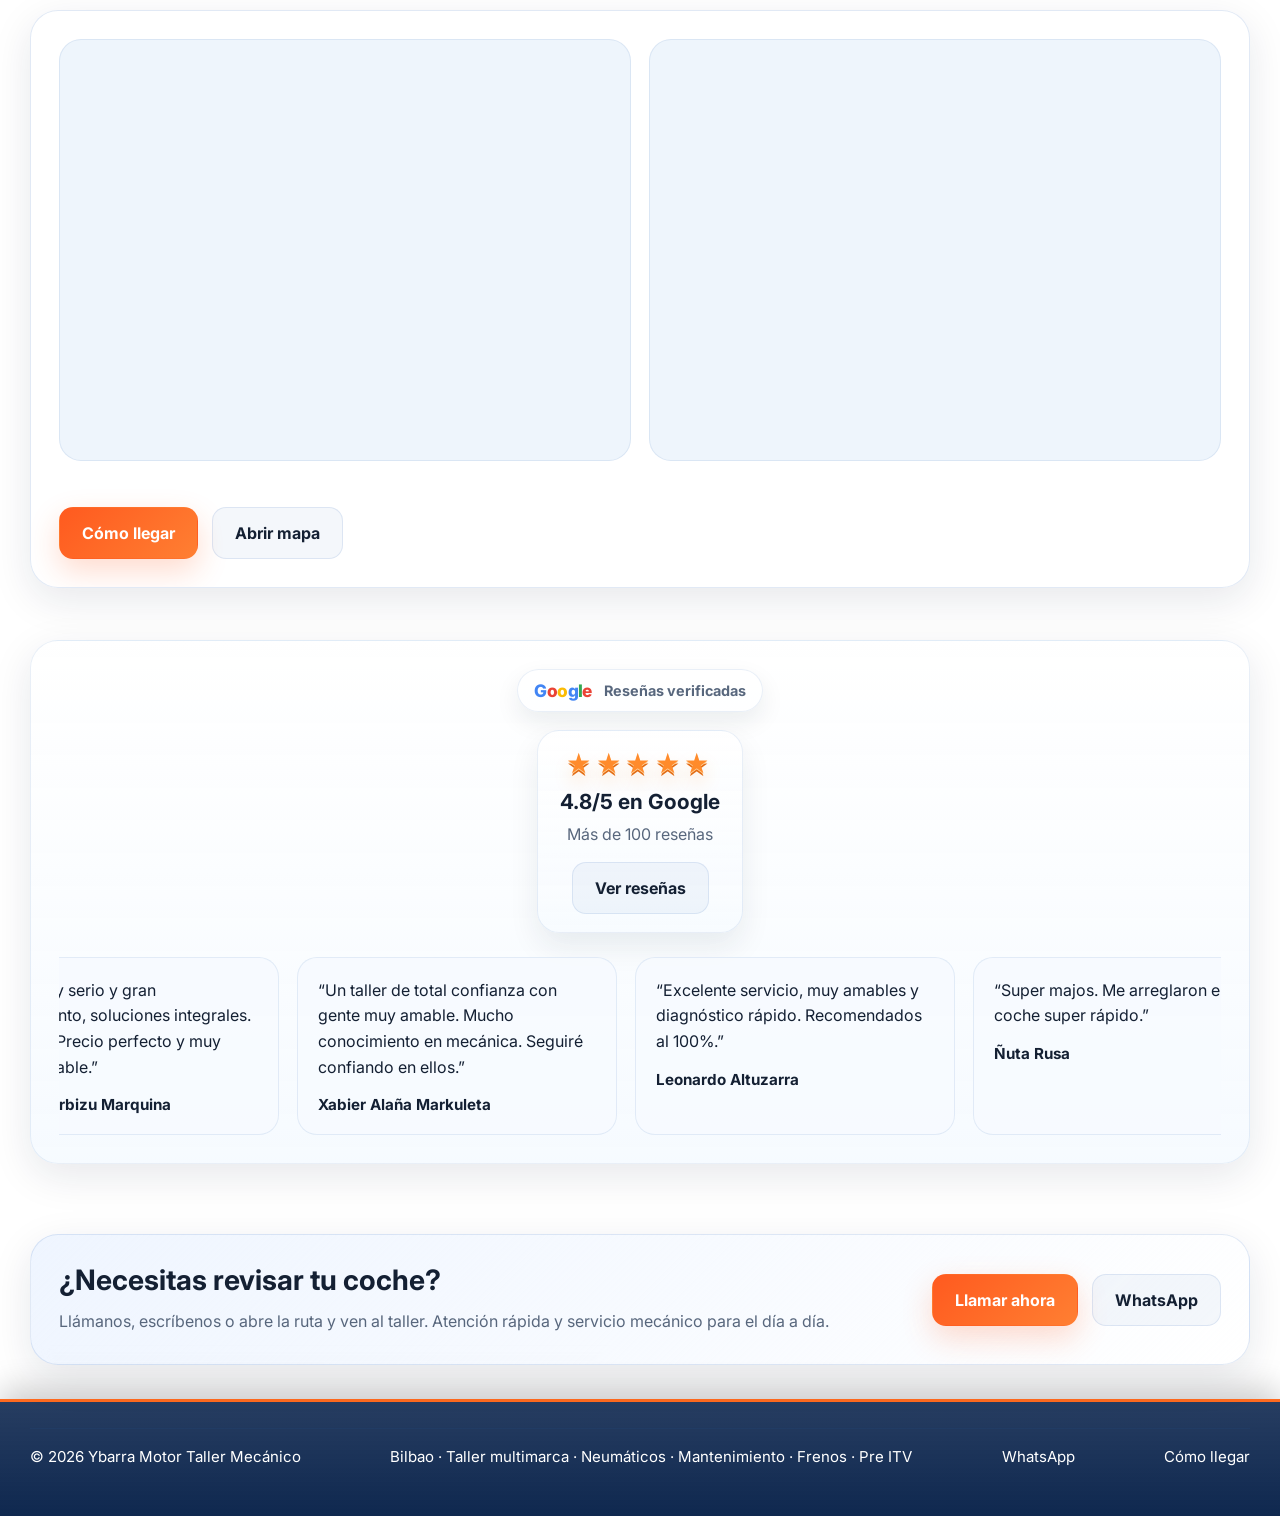
==== commit 3031327b: "Add GA4 tracking tag" ====
--- a/index.html
+++ b/index.html
@@ -8,6 +8,16 @@
   'https://www.googletagmanager.com/gtm.js?id='+i+dl;f.parentNode.insertBefore(j,f);
   })(window,document,'script','dataLayer','GTM-T68P3M9M');</script>
   <!-- End Google Tag Manager -->
+
+  <!-- Google tag (gtag.js) -->
+  <script async src="https://www.googletagmanager.com/gtag/js?id=G-SNSXVJXFC6"></script>
+  <script>
+    window.dataLayer = window.dataLayer || [];
+    function gtag(){dataLayer.push(arguments);}
+    gtag('js', new Date());
+
+    gtag('config', 'G-SNSXVJXFC6');
+  </script>
   <meta charset="UTF-8" />
   <meta name="viewport" content="width=device-width, initial-scale=1.0" />
   <title>Ybarra Motor Taller Mecánico en Bilbao | Neumáticos, Frenos, Baterías, Pre ITV</title>
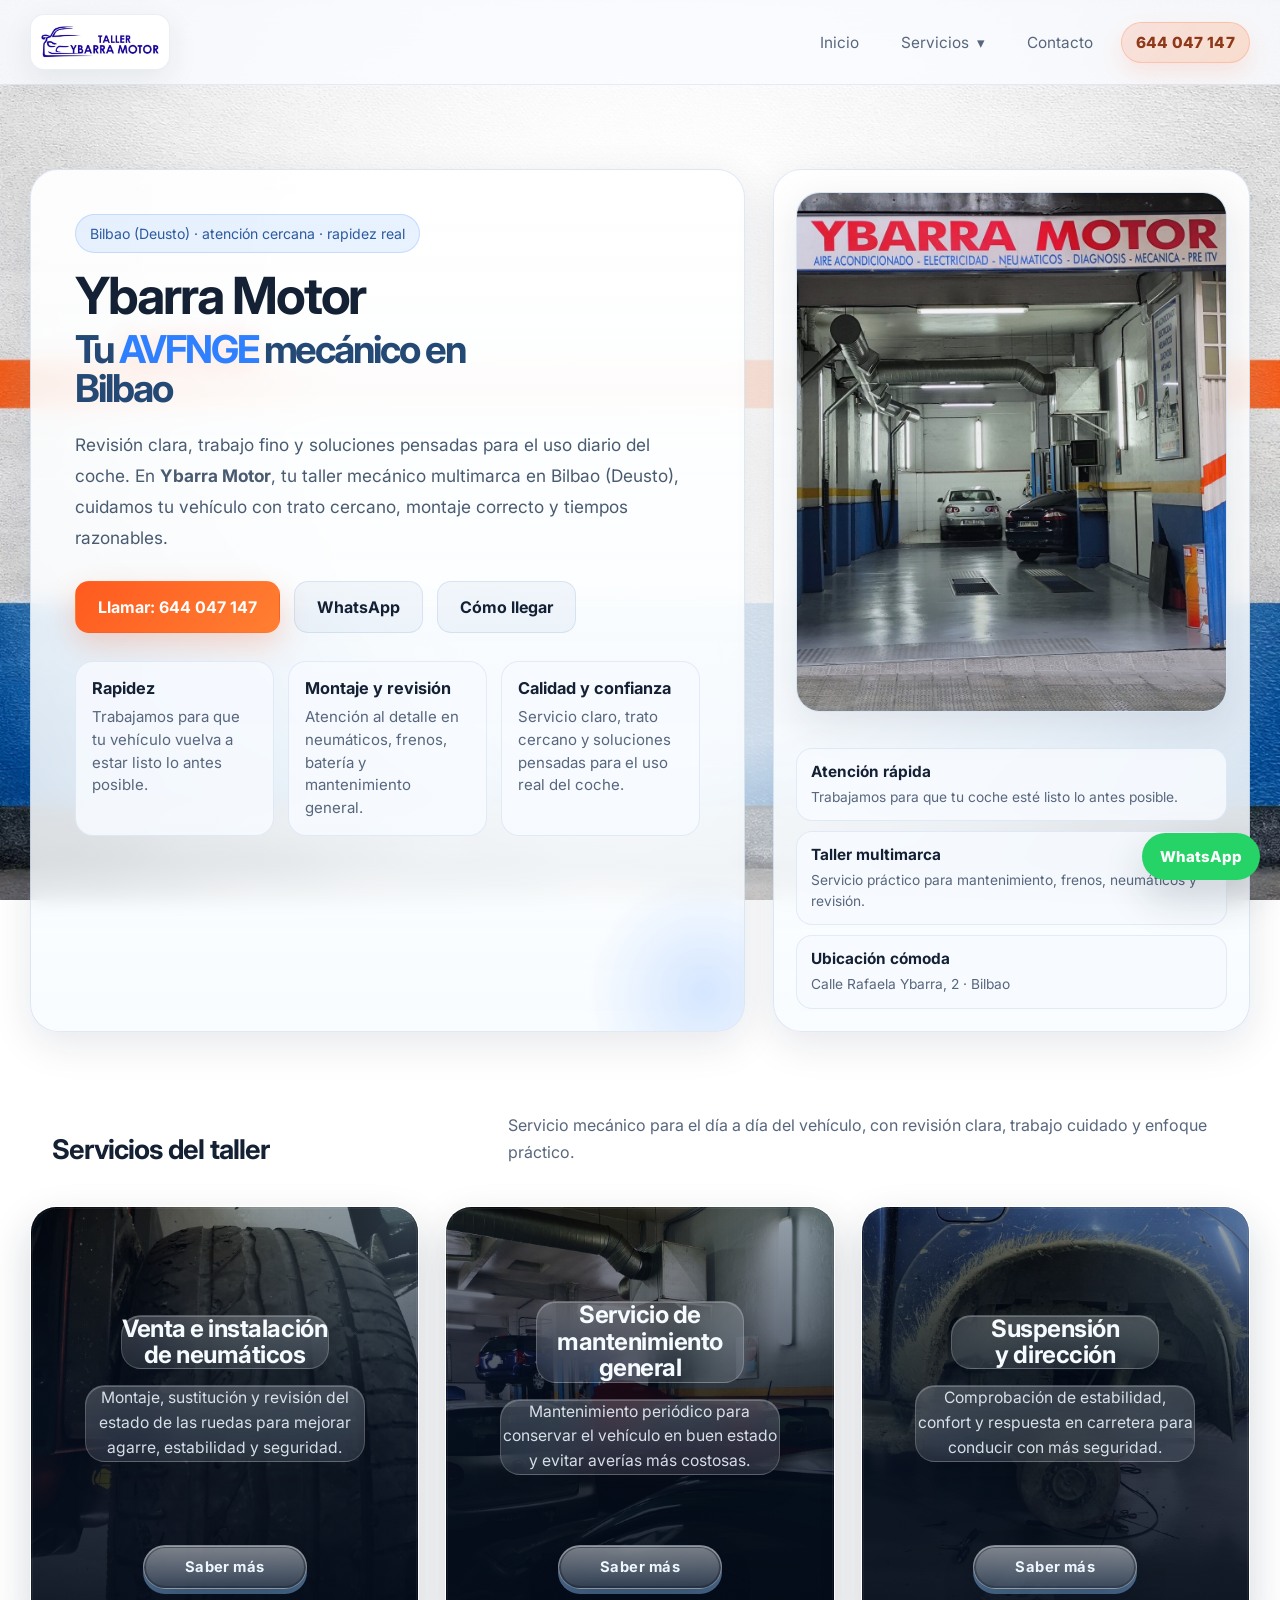
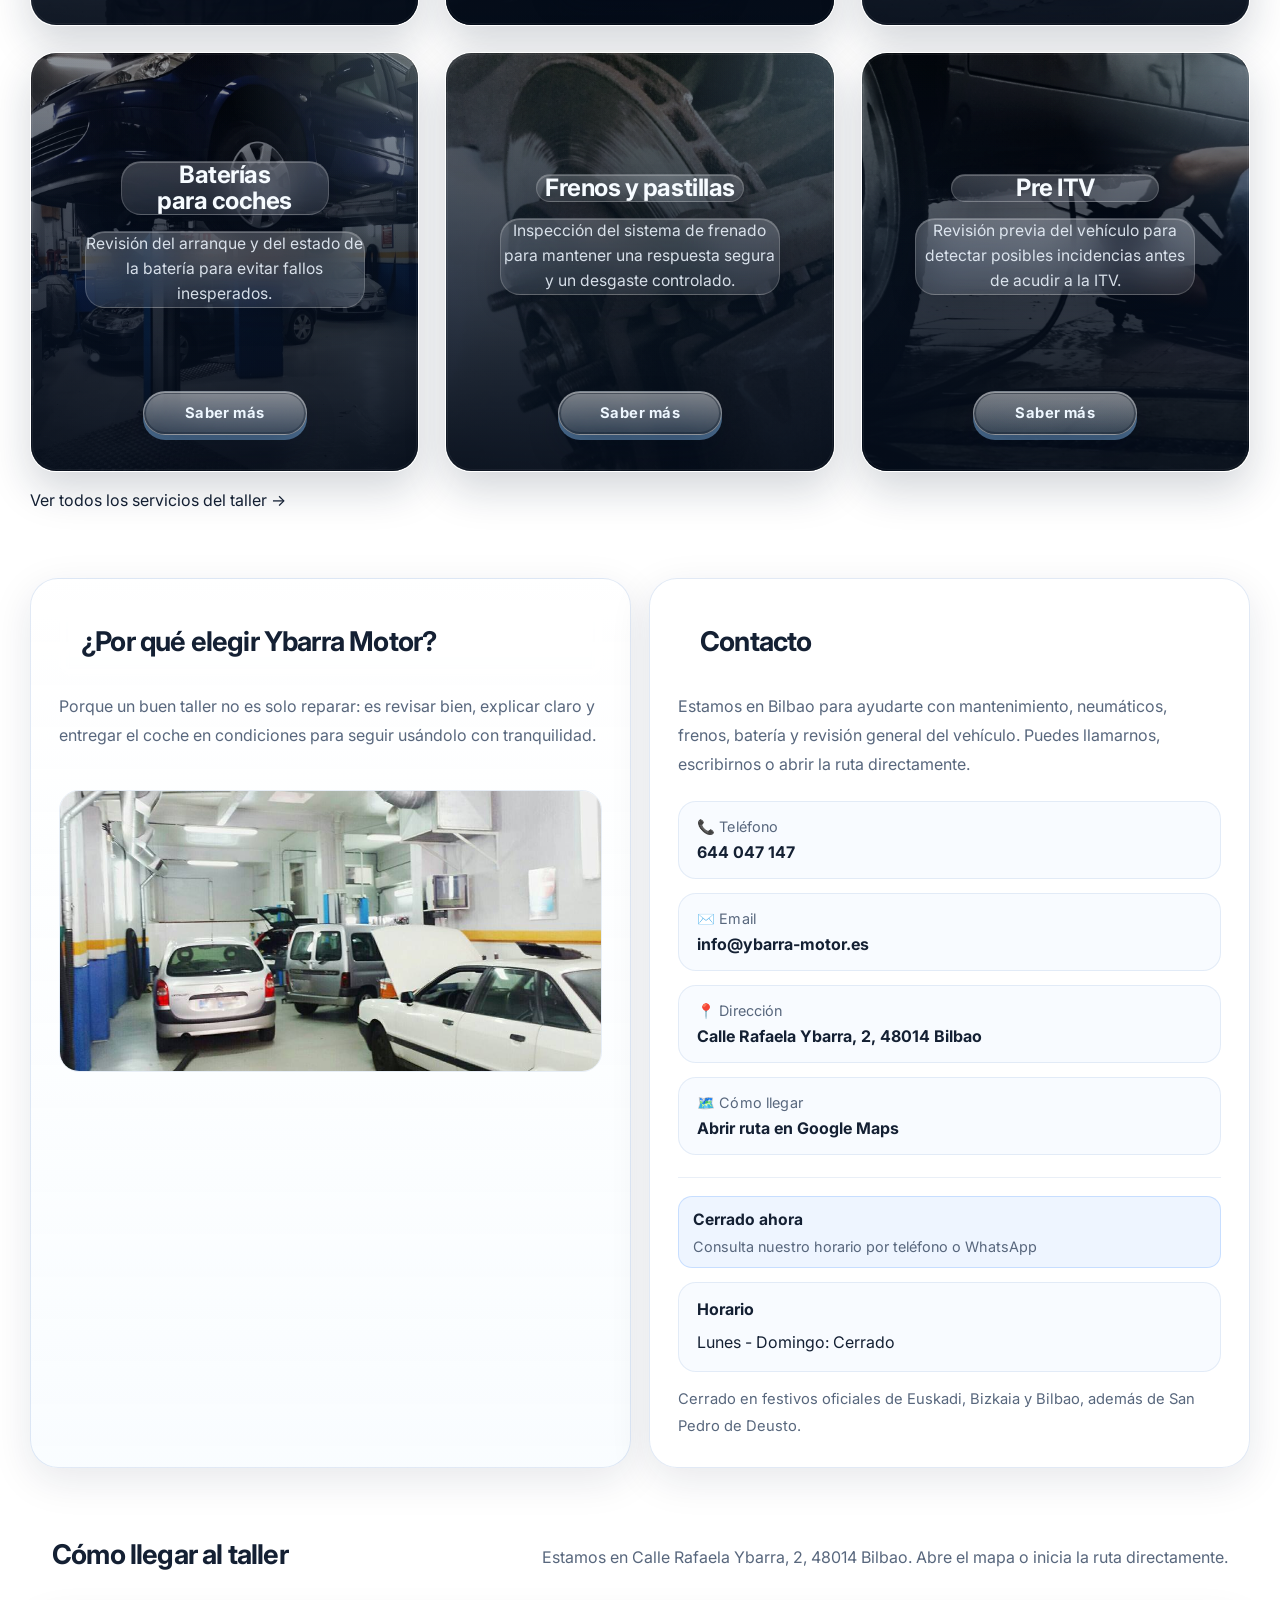
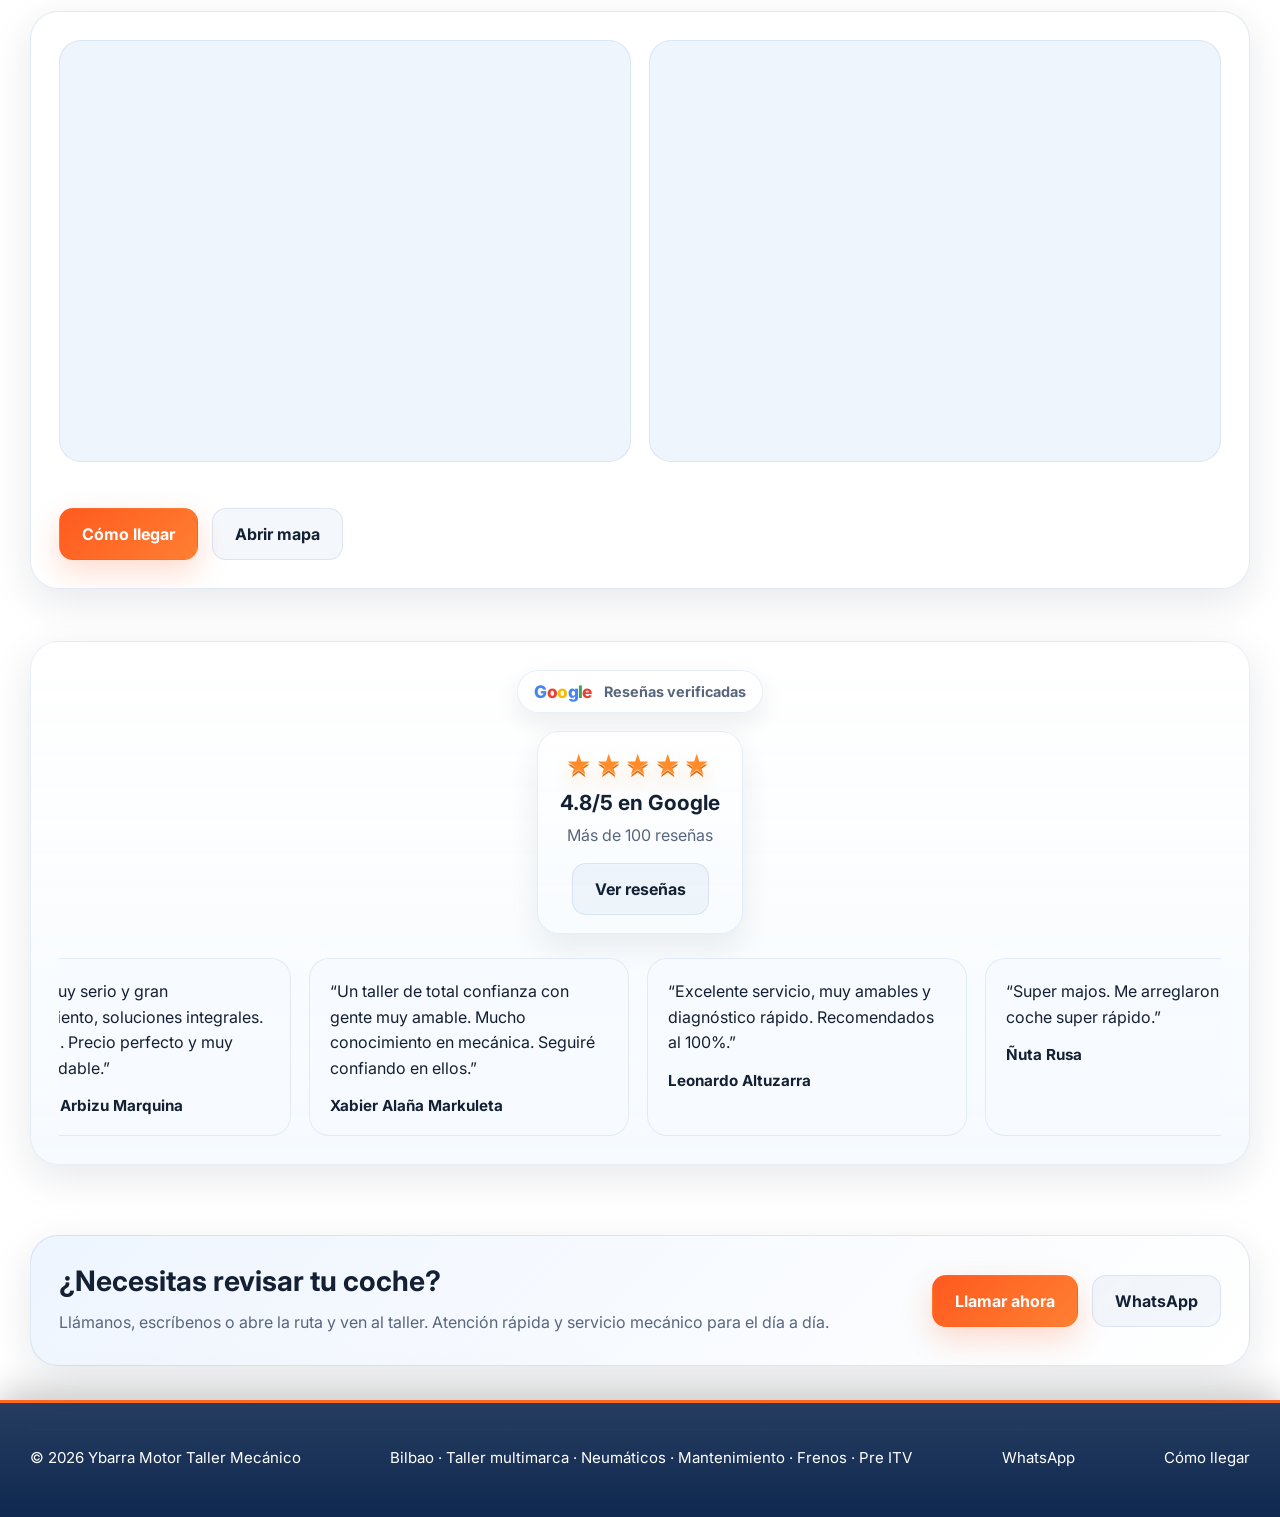
==== commit 76fc4435: "Fix SEO domain leak to old Listoya host, enrich schema, add /servicios/ hub, optimize images - Canon" ====
--- a/index.html
+++ b/index.html
@@ -20,8 +20,8 @@
   </script>
   <meta charset="UTF-8" />
   <meta name="viewport" content="width=device-width, initial-scale=1.0" />
-  <title>Ybarra Motor Taller Mecánico en Bilbao | Neumáticos, Frenos, Baterías, Pre ITV</title>
-  <meta name="description" content="Ybarra Motor Taller Mecánico en Bilbao. Taller mecánico multimarca con neumáticos, mantenimiento general, suspensión, dirección, baterías, frenos, pastillas y revisión Pre ITV.">
+  <title>Taller Mecánico en Bilbao (Deusto) | Ybarra Motor</title>
+  <meta name="description" content="Taller mecánico multimarca en Bilbao-Deusto: neumáticos, frenos, baterías, suspensión, mantenimiento y Pre ITV. Presupuesto claro y atención rápida.">
   <meta name="keywords" content="taller mecánico Bilbao, taller multimarca Bilbao, neumáticos Bilbao, frenos Bilbao, baterías coche Bilbao, pre ITV Bilbao, suspensión dirección Bilbao, mantenimiento coche Bilbao">
   <meta name="robots" content="index,follow">
   <meta name="theme-color" content="#121212">
@@ -36,15 +36,15 @@
 <link rel="apple-touch-icon" href="/assets/favicon/apple-touch-icon.png">
 
   <meta property="og:type" content="website">
-  <meta property="og:title" content="Ybarra Motor Taller Mecánico en Bilbao">
-  <meta property="og:description" content="Taller mecánico multimarca en Bilbao. Neumáticos, mantenimiento, suspensión, frenos, baterías y Pre ITV.">
+  <meta property="og:title" content="Ybarra Motor · Taller Mecánico en Bilbao (Deusto)">
+  <meta property="og:description" content="Taller mecánico multimarca en Bilbao (Deusto). Neumáticos, mantenimiento, suspensión, frenos, baterías y Pre ITV.">
   <meta property="og:url" content="https://ybarra-motor.es/">
   <meta property="og:site_name" content="Ybarra Motor">
-  <meta property="og:image" content="https://ybarra.listoya.es/assets/img/Hero.jpg">
+  <meta property="og:image" content="https://ybarra-motor.es/assets/img/Hero.jpg">
 
   <meta name="twitter:card" content="summary_large_image">
-  <meta name="twitter:title" content="Ybarra Motor Taller Mecánico en Bilbao">
-  <meta name="twitter:description" content="Taller mecánico multimarca en Bilbao. Neumáticos, mantenimiento, suspensión, frenos, baterías y Pre ITV.">
+  <meta name="twitter:title" content="Ybarra Motor · Taller Mecánico en Bilbao (Deusto)">
+  <meta name="twitter:description" content="Taller mecánico multimarca en Bilbao (Deusto). Neumáticos, mantenimiento, suspensión, frenos, baterías y Pre ITV.">
   <meta name="twitter:image" content="https://ybarra-motor.es/assets/img/logo-ybarra.jpg">
   <script>window.YBARRA_CONTACT = {"contact": {"company_name": "Ybarra Motor Taller Mecánico", "phone_display": "644 047 147", "phone_href": "+34644047147", "email": "info@ybarra-motor.es", "whatsapp_number": "34678245670", "address_line": "Calle Rafaela Ybarra, 2, 48014 Bilbao", "street_address": "Calle Rafaela Ybarra, 2", "locality": "Bilbao", "postal_code": "48014", "country": "ES", "directions_url": "https://www.google.com/maps/dir/?api=1&destination=43.26944555007976,-2.945343068251051", "map_search_url": "https://maps.app.goo.gl/cEMwSKbxNiPwPUoU9", "map_embed_url": "https://www.google.com/maps/embed?pb=!1m18!1m12!1m3!1d11620.559464171745!2d-2.945343068251051!3d43.26944555007976!2m3!1f0!2f0!3f0!3m2!1i1024!2i768!4f13.1!3m3!1m2!1s0xd4e50230634c72b%3A0x188ac095b6a1561b!2sTaller%20Ybarra%20Motor!5e0!3m2!1sru!2ses!4v1776787565718!5m2!1sru!2ses"}, "schedule": {"monday": {"label": "Lunes", "closed": "False", "morning_open": "08:30", "morning_close": "13:00", "afternoon_open": "15:00", "afternoon_close": "19:00"}, "tuesday": {"label": "Martes", "closed": "False", "morning_open": "08:30", "morning_close": "13:00", "afternoon_open": "15:00", "afternoon_close": "19:00"}, "wednesday": {"label": "Miércoles", "closed": "False", "morning_open": "08:30", "morning_close": "13:00", "afternoon_open": "15:00", "afternoon_close": "19:00"}, "thursday": {"label": "Jueves", "closed": "False", "morning_open": "08:30", "morning_close": "13:00", "afternoon_open": "15:00", "afternoon_close": "19:00"}, "friday": {"label": "Viernes", "closed": "False", "morning_open": "08:30", "morning_close": "15:00", "afternoon_open": "", "afternoon_close": ""}, "saturday": {"label": "Sábado", "closed": "True", "morning_open": "", "morning_close": "", "afternoon_open": "", "afternoon_close": ""}, "sunday": {"label": "Domingo", "closed": "True", "morning_open": "", "morning_close": "", "afternoon_open": "", "afternoon_close": ""}, "closed_note": "Cerrado en festivos oficiales de Euskadi, Bizkaia y Bilbao, además de San Pedro de Deusto."}};</script>
 
@@ -52,24 +52,63 @@
   {
     "@context": "https://schema.org",
     "@type": "AutoRepair",
+    "@id": "https://ybarra-motor.es/#taller",
     "name": "Ybarra Motor Taller Mecánico",
-    "image": "https://ybarra.listoya.es/assets/img/logo-ybarra.jpg",
-    "url": "https://ybarra.listoya.es/",
+    "image": "https://ybarra-motor.es/assets/img/logo-ybarra.jpg",
+    "url": "https://ybarra-motor.es/",
     "telephone": "+34644047147",
     "email": "info@ybarra-motor.es",
+    "priceRange": "€€",
     "address": {
       "@type": "PostalAddress",
       "streetAddress": "Calle Rafaela Ybarra, 2",
       "addressLocality": "Bilbao",
+      "addressRegion": "Bizkaia",
       "postalCode": "48014",
       "addressCountry": "ES"
     },
-    "description": "Taller mecánico multimarca en Bilbao con servicios de neumáticos, mantenimiento general, suspensión y dirección, baterías, frenos y Pre ITV.",
-    "areaServed": "Bilbao",
-    "priceRange": "€€",
+    "geo": {
+      "@type": "GeoCoordinates",
+      "latitude": 43.26944555007976,
+      "longitude": -2.945343068251051
+    },
+    "areaServed": [
+      { "@type": "City", "name": "Bilbao" },
+      { "@type": "Place", "name": "Deusto" }
+    ],
+    "description": "Taller mecánico multimarca en Bilbao (Deusto) con servicios de neumáticos, mantenimiento general, suspensión y dirección, baterías, frenos y Pre ITV.",
+    "openingHoursSpecification": [
+    { "@type": "OpeningHoursSpecification", "dayOfWeek": "Monday", "opens": "08:30", "closes": "13:00" },
+    { "@type": "OpeningHoursSpecification", "dayOfWeek": "Monday", "opens": "15:00", "closes": "19:00" },
+    { "@type": "OpeningHoursSpecification", "dayOfWeek": "Tuesday", "opens": "08:30", "closes": "13:00" },
+    { "@type": "OpeningHoursSpecification", "dayOfWeek": "Tuesday", "opens": "15:00", "closes": "19:00" },
+    { "@type": "OpeningHoursSpecification", "dayOfWeek": "Wednesday", "opens": "08:30", "closes": "13:00" },
+    { "@type": "OpeningHoursSpecification", "dayOfWeek": "Wednesday", "opens": "15:00", "closes": "19:00" },
+    { "@type": "OpeningHoursSpecification", "dayOfWeek": "Thursday", "opens": "08:30", "closes": "13:00" },
+    { "@type": "OpeningHoursSpecification", "dayOfWeek": "Thursday", "opens": "15:00", "closes": "19:00" },
+    { "@type": "OpeningHoursSpecification", "dayOfWeek": "Friday", "opens": "08:30", "closes": "15:00" }
+    ],
     "sameAs": [
-      "https://www.facebook.com/Ybarra-Motor-Taller-Mec%C3%A1nico-100054352218088/"
-    ]
+      "https://www.facebook.com/Ybarra-Motor-Taller-Mec%C3%A1nico-100054352218088/",
+      "https://maps.app.goo.gl/cEMwSKbxNiPwPUoU9"
+    ],
+    "aggregateRating": {
+      "@type": "AggregateRating",
+      "ratingValue": "4.8",
+      "reviewCount": "100"
+    },
+    "hasOfferCatalog": {
+      "@type": "OfferCatalog",
+      "name": "Servicios del taller",
+      "itemListElement": [
+      { "@type": "Offer", "itemOffered": { "@type": "Service", "name": "Neumáticos", "url": "https://ybarra-motor.es/servicios/neumaticos/" } },
+      { "@type": "Offer", "itemOffered": { "@type": "Service", "name": "Mantenimiento general", "url": "https://ybarra-motor.es/servicios/mantenimiento-general/" } },
+      { "@type": "Offer", "itemOffered": { "@type": "Service", "name": "Suspensión y dirección", "url": "https://ybarra-motor.es/servicios/suspension-y-direccion/" } },
+      { "@type": "Offer", "itemOffered": { "@type": "Service", "name": "Baterías para coches", "url": "https://ybarra-motor.es/servicios/baterias-para-coches/" } },
+      { "@type": "Offer", "itemOffered": { "@type": "Service", "name": "Frenos y pastillas", "url": "https://ybarra-motor.es/servicios/frenos-y-pastillas/" } },
+      { "@type": "Offer", "itemOffered": { "@type": "Service", "name": "Pre ITV", "url": "https://ybarra-motor.es/servicios/pre-itv/" } }
+      ]
+    }
   }
   </script>
 </head>
@@ -84,12 +123,12 @@
     <section class="hero" id="inicio">
       <div class="wrap hero-grid">
         <div class="hero-main reveal">
-          <div class="eyebrow">Bilbao · atención cercana · rapidez real</div>
+          <div class="eyebrow">Bilbao (Deusto) · atención cercana · rapidez real</div>
           <h1>
             <span class="hero-title-line">Ybarra Motor</span>
             <span class="hero-title-line hero-title-line--accent">Tu <span class="hero-scramble" data-text-from="amigo" data-text-to="taller">amigo</span> mecánico en Bilbao</span>
           </h1>
-          <p class="lead">Revisión clara, trabajo fino y soluciones pensadas para el uso diario del coche. En <strong>Ybarra Motor</strong> cuidamos tu vehículo con trato cercano, montaje correcto y tiempos razonables.</p>
+          <p class="lead">Revisión clara, trabajo fino y soluciones pensadas para el uso diario del coche. En <strong>Ybarra Motor</strong>, tu taller mecánico multimarca en Bilbao (Deusto), cuidamos tu vehículo con trato cercano, montaje correcto y tiempos razonables.</p>
 
           <div class="hero-actions">
             <a class="btn btn-primary" href="tel:+34644047147">Llamar: 644 047 147</a>
@@ -120,6 +159,7 @@
       class="hero-media-fallback"
       src="/assets/img/Hero.jpg"
       alt="Interior del taller Ybarra Motor en Bilbao"
+      fetchpriority="high" width="1600" height="1238"
     >
     <div class="hero-media-overlay"></div>
 
@@ -157,7 +197,7 @@
 <div class="services-grid">
   <a class="service-card reveal" href="/servicios/neumaticos/">
     <div class="service-card-media">
-      <img src="/assets/img/Venta e instalación de neumáticos_1.jpg" alt="Venta e instalación de neumáticos en Ybarra Motor Bilbao">
+      <img src="/assets/img/Venta e instalación de neumáticos_1.jpg" alt="Venta e instalación de neumáticos en Ybarra Motor Bilbao" loading="lazy" width="1200" height="1600">
       <div class="service-card-overlay"></div>
     </div>
     <div class="service-card-body">
@@ -168,7 +208,7 @@
   </a>
   <a class="service-card reveal" href="/servicios/mantenimiento-general/">
     <div class="service-card-media">
-      <img src="/assets/img/Servicio de mantenimiento general_1.jpg" alt="Servicio de mantenimiento general en Ybarra Motor Bilbao">
+      <img src="/assets/img/Servicio de mantenimiento general_1.jpg" alt="Servicio de mantenimiento general en Ybarra Motor Bilbao" loading="lazy" width="1600" height="1200">
       <div class="service-card-overlay"></div>
     </div>
     <div class="service-card-body">
@@ -179,7 +219,7 @@
   </a>
   <a class="service-card reveal" href="/servicios/suspension-y-direccion/">
     <div class="service-card-media">
-      <img src="/assets/img/Suspensión y Dirección_1.jpg" alt="Suspensión y dirección en Ybarra Motor Bilbao">
+      <img src="/assets/img/Suspensión y Dirección_1.jpg" alt="Suspensión y dirección en Ybarra Motor Bilbao" loading="lazy" width="1600" height="1200">
       <div class="service-card-overlay"></div>
     </div>
     <div class="service-card-body">
@@ -190,7 +230,7 @@
   </a>
   <a class="service-card reveal" href="/servicios/baterias-para-coches/">
     <div class="service-card-media">
-      <img src="/assets/img/Servicio de mantenimiento general_2.jpg" alt="Baterías para coches en Ybarra Motor Bilbao">
+      <img src="/assets/img/Servicio de mantenimiento general_2.jpg" alt="Baterías para coches en Ybarra Motor Bilbao" loading="lazy" width="1600" height="1200">
       <div class="service-card-overlay"></div>
     </div>
     <div class="service-card-body">
@@ -201,7 +241,7 @@
   </a>
   <a class="service-card reveal" href="/servicios/frenos-y-pastillas/">
     <div class="service-card-media">
-      <img src="/assets/img/Frenos y pastillas_1.jpg" alt="Frenos y pastillas en Ybarra Motor Bilbao">
+      <img src="/assets/img/Frenos y pastillas_1.jpg" alt="Frenos y pastillas en Ybarra Motor Bilbao" loading="lazy" width="900" height="1600">
       <div class="service-card-overlay"></div>
     </div>
     <div class="service-card-body">
@@ -212,7 +252,7 @@
   </a>
   <a class="service-card reveal" href="/servicios/pre-itv/">
     <div class="service-card-media">
-      <img src="/assets/img/Pre ITV_1.jpg" alt="Pre ITV en Ybarra Motor Bilbao">
+      <img src="/assets/img/Pre ITV_1.jpg" alt="Pre ITV en Ybarra Motor Bilbao" loading="lazy" width="1600" height="1200">
       <div class="service-card-overlay"></div>
     </div>
     <div class="service-card-body">
@@ -222,6 +262,7 @@
     </div>
   </a>
 </div>
+        <p style="margin-top:18px;"><a href="/servicios/">Ver todos los servicios del taller →</a></p>
       </div>
     </section>
 
@@ -240,7 +281,7 @@
   </div>
 
   <div class="about-photo">
-    <img src="/assets/img/All_2.jpg" alt="Taller Ybarra Motor con varios vehículos en Bilbao">
+    <img src="/assets/img/All_2.jpg" alt="Taller Ybarra Motor con varios vehículos en Bilbao" loading="lazy" width="960" height="540">
   </div>
 </article>
 
@@ -282,9 +323,7 @@
 
     <div class="schedule-summary">
       <strong>Horario</strong>
-      <p>Lunes - Jueves: 08:30-13:00 / 15:00-19:00h<br>
-Viernes: 08:30-15:00h<br>
-Sábado - Domingo: Cerrado</p>
+      <p>Lunes - Domingo: Cerrado</p>
     </div>
 
     <p class="contact-schedule-note">
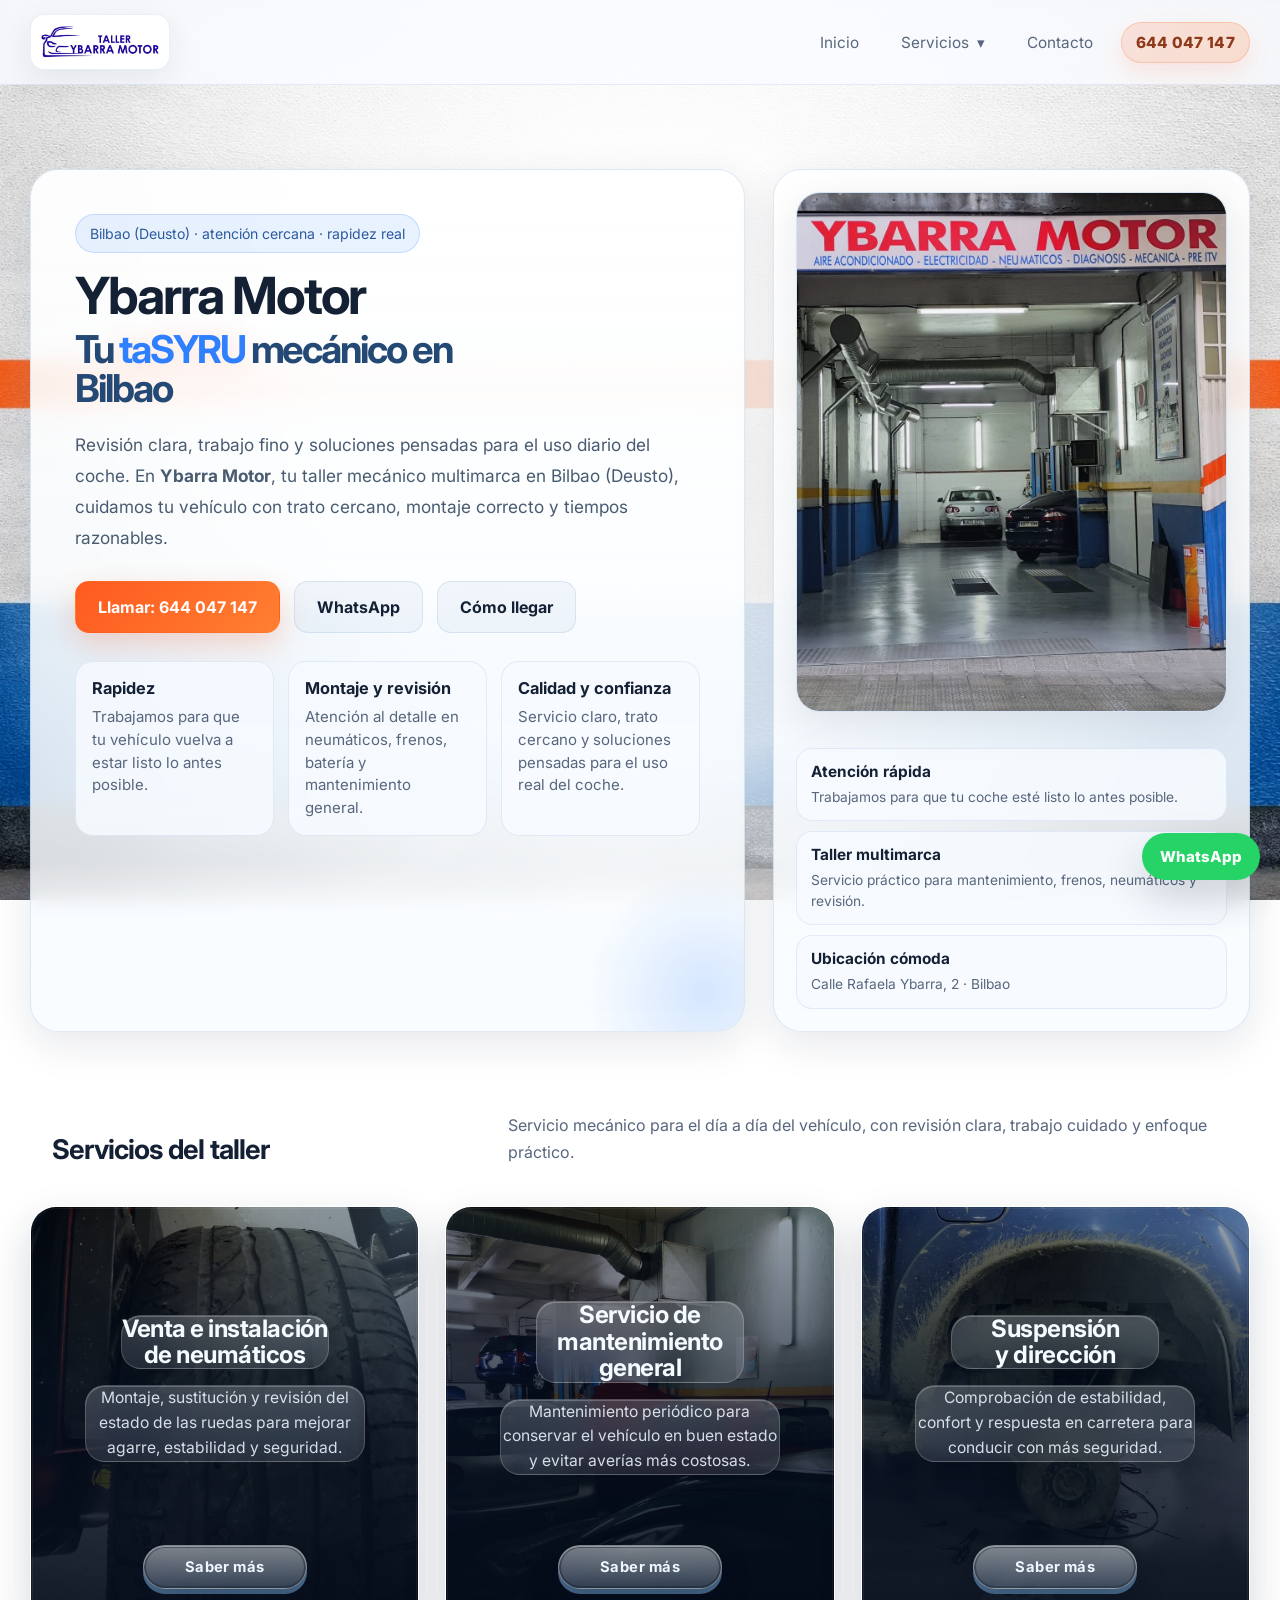
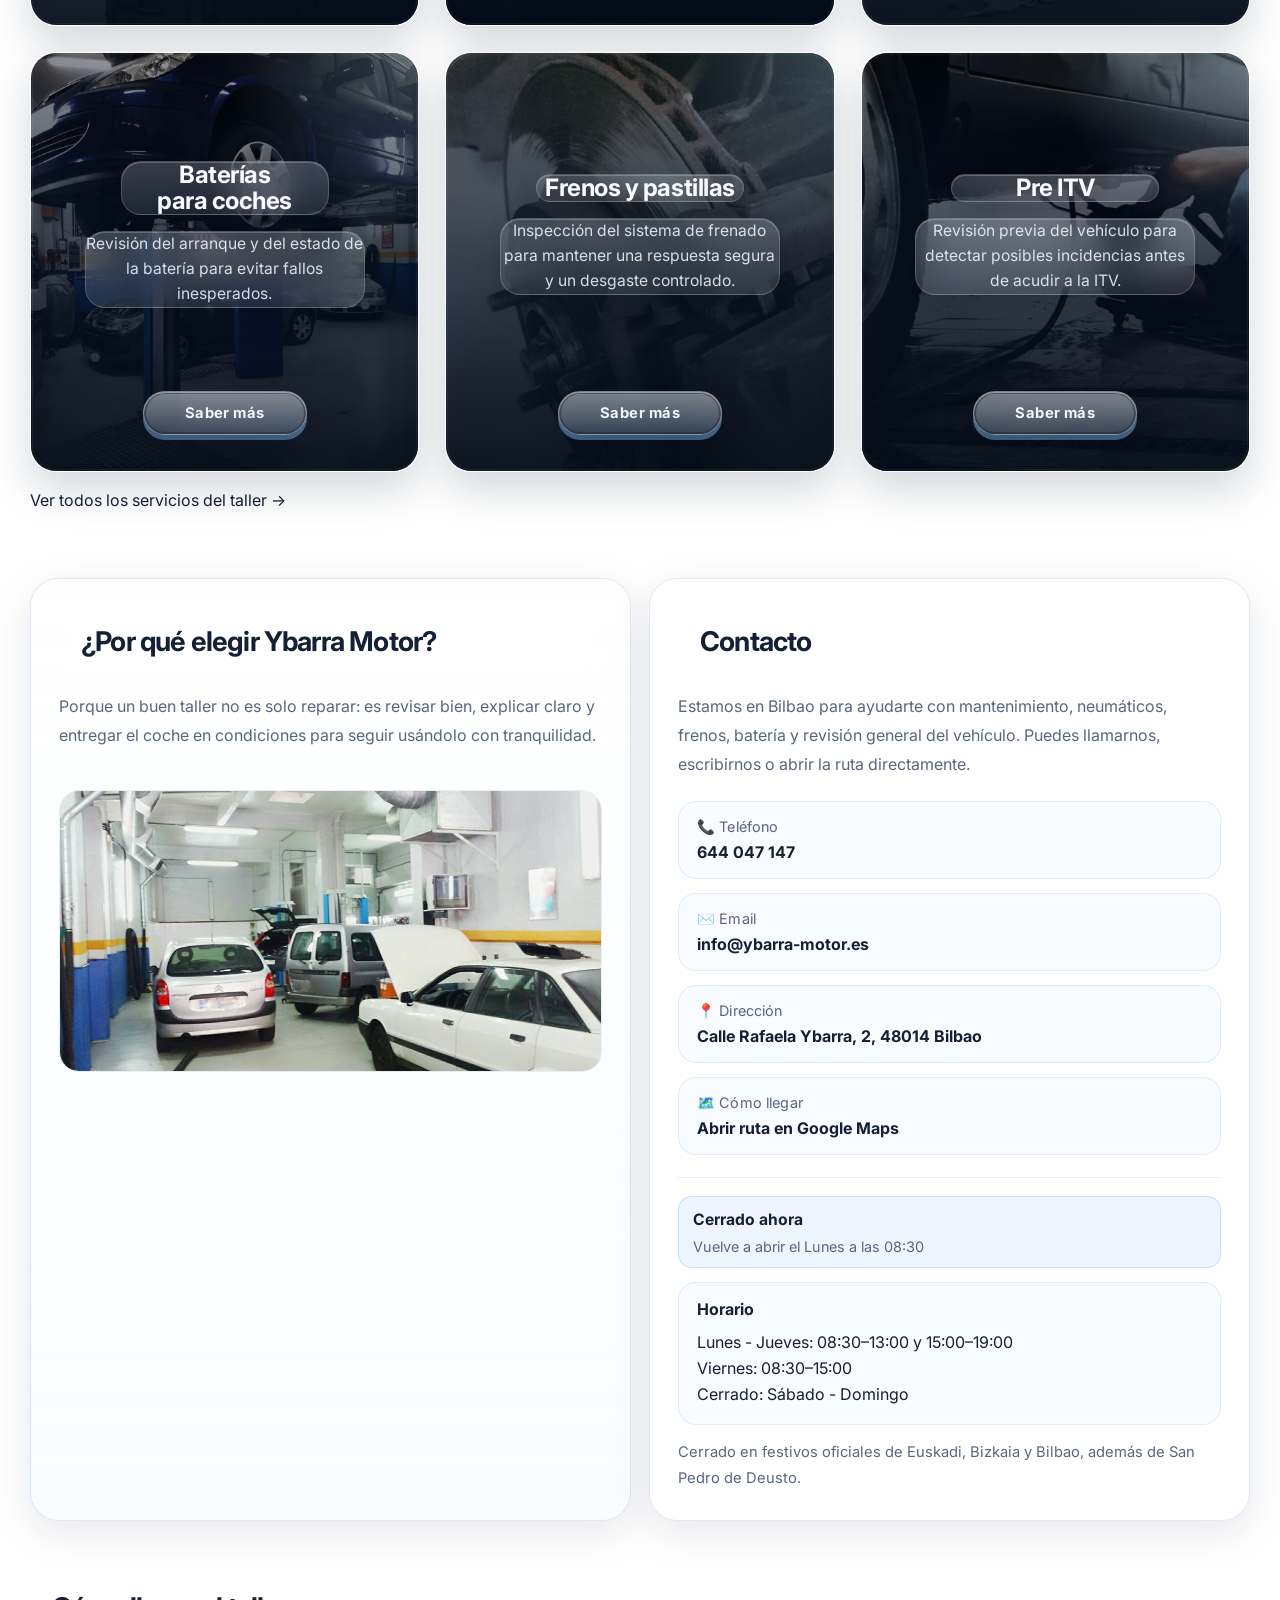
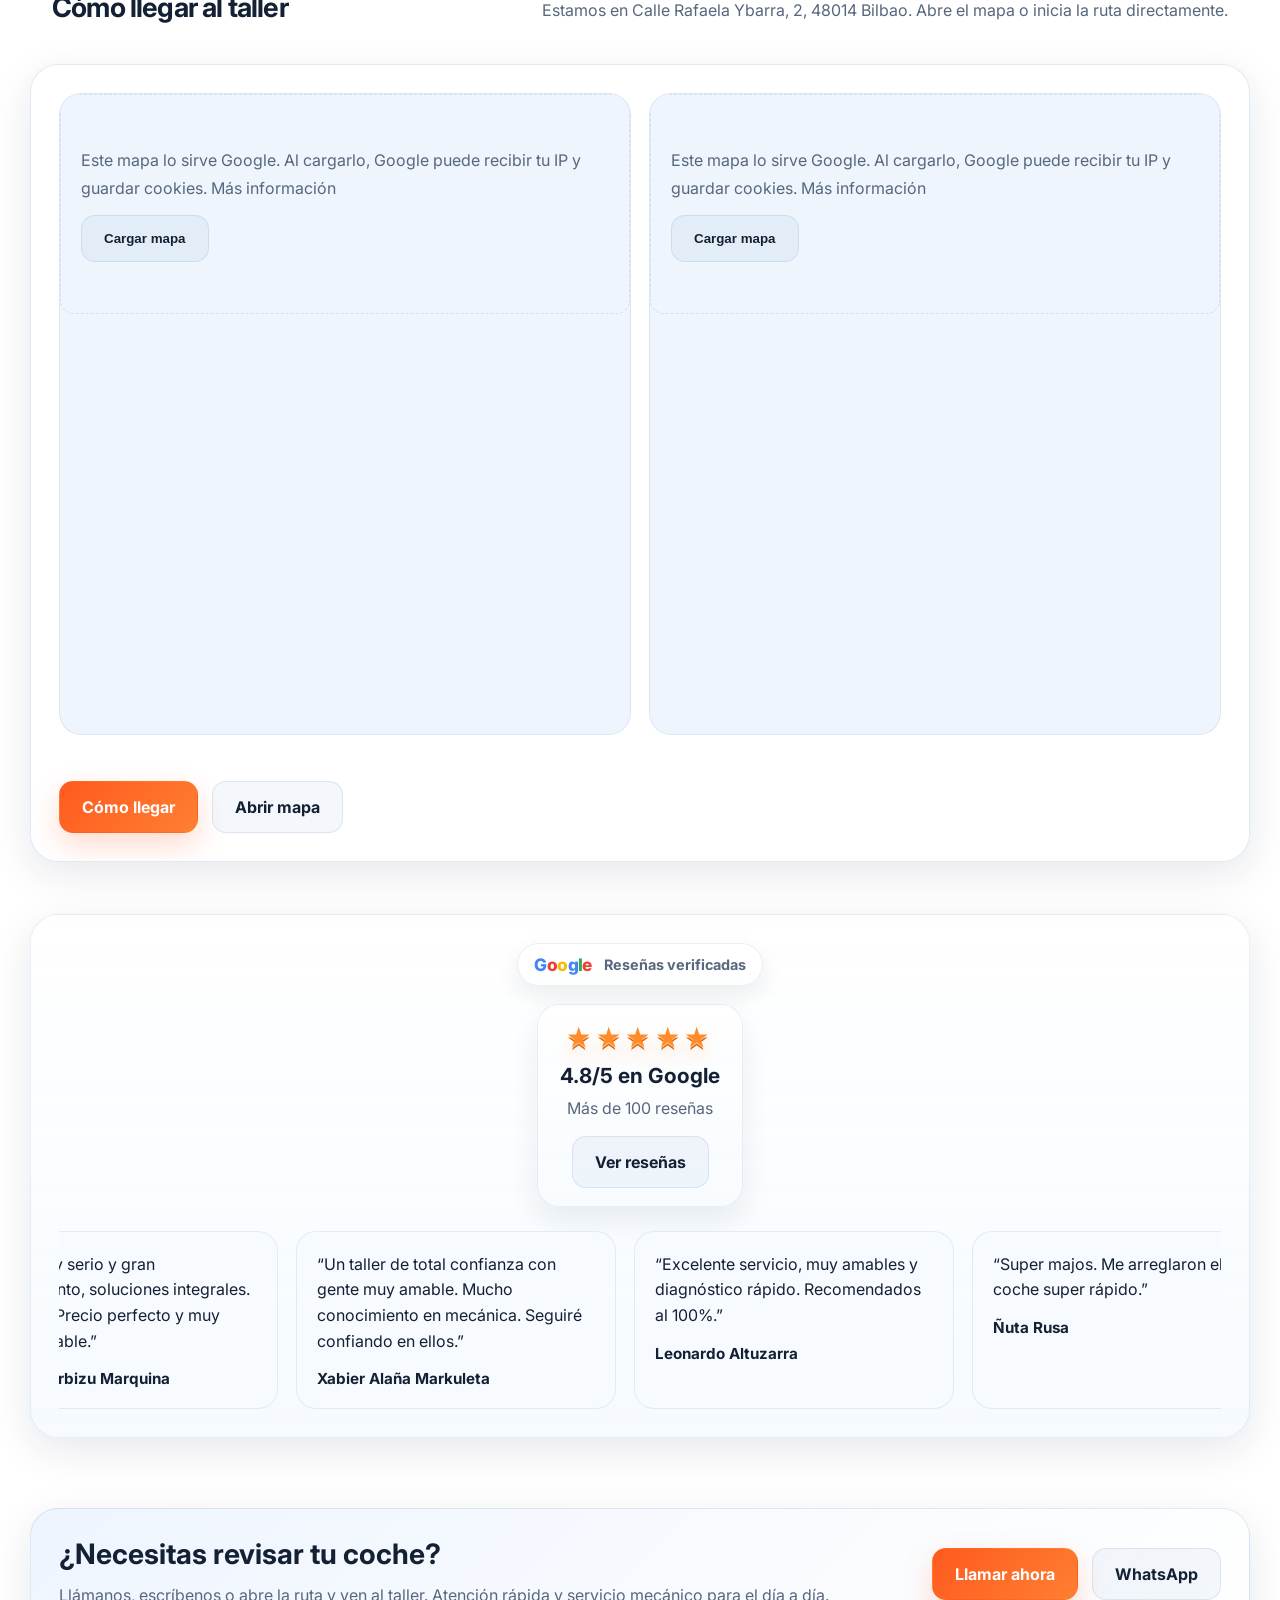
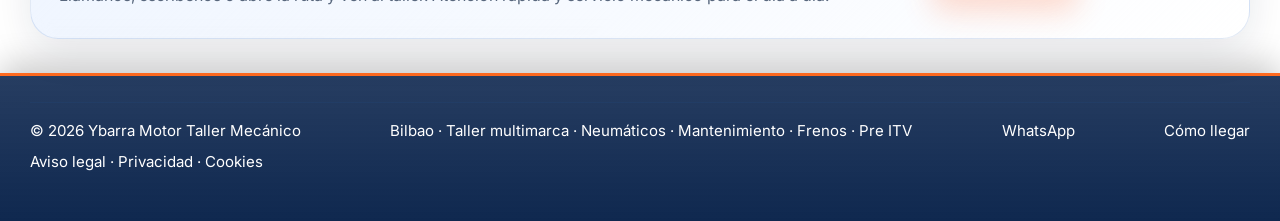
==== commit b95120ae: "Páginas legales (aviso legal, cookies, privacidad), banner de consentimiento y gestión de buzones ma" ====
--- a/index.html
+++ b/index.html
@@ -1,23 +1,7 @@
 <!doctype html>
 <html lang="es">
 <head>
-  <!-- Google Tag Manager -->
-  <script>(function(w,d,s,l,i){w[l]=w[l]||[];w[l].push({'gtm.start':
-  new Date().getTime(),event:'gtm.js'});var f=d.getElementsByTagName(s)[0],
-  j=d.createElement(s),dl=l!='dataLayer'?'&l='+l:'';j.async=true;j.src=
-  'https://www.googletagmanager.com/gtm.js?id='+i+dl;f.parentNode.insertBefore(j,f);
-  })(window,document,'script','dataLayer','GTM-T68P3M9M');</script>
-  <!-- End Google Tag Manager -->
-
-  <!-- Google tag (gtag.js) -->
-  <script async src="https://www.googletagmanager.com/gtag/js?id=G-SNSXVJXFC6"></script>
-  <script>
-    window.dataLayer = window.dataLayer || [];
-    function gtag(){dataLayer.push(arguments);}
-    gtag('js', new Date());
-
-    gtag('config', 'G-SNSXVJXFC6');
-  </script>
+  <script src="/assets/js/consent.js?v=1790195983" defer></script>
   <meta charset="UTF-8" />
   <meta name="viewport" content="width=device-width, initial-scale=1.0" />
   <title>Taller Mecánico en Bilbao (Deusto) | Ybarra Motor</title>
@@ -29,7 +13,7 @@
   <link rel="preconnect" href="https://fonts.googleapis.com">
   <link rel="preconnect" href="https://fonts.gstatic.com" crossorigin>
   <link href="https://fonts.googleapis.com/css2?family=Inter:wght@400;500;600;700;800&display=swap" rel="stylesheet">
-  <link rel="stylesheet" href="/assets/css/styles.css">
+  <link rel="stylesheet" href="/assets/css/styles.css?v=1790193496">
 <link rel="icon" href="/assets/favicon/favicon.ico" sizes="any">
 <link rel="icon" type="image/png" sizes="32x32" href="/assets/favicon/favicon-32.png">
 <link rel="icon" type="image/png" sizes="16x16" href="/assets/favicon/favicon-16.png">
@@ -46,7 +30,7 @@
   <meta name="twitter:title" content="Ybarra Motor · Taller Mecánico en Bilbao (Deusto)">
   <meta name="twitter:description" content="Taller mecánico multimarca en Bilbao (Deusto). Neumáticos, mantenimiento, suspensión, frenos, baterías y Pre ITV.">
   <meta name="twitter:image" content="https://ybarra-motor.es/assets/img/logo-ybarra.jpg">
-  <script>window.YBARRA_CONTACT = {"contact": {"company_name": "Ybarra Motor Taller Mecánico", "phone_display": "644 047 147", "phone_href": "+34644047147", "email": "info@ybarra-motor.es", "whatsapp_number": "34678245670", "address_line": "Calle Rafaela Ybarra, 2, 48014 Bilbao", "street_address": "Calle Rafaela Ybarra, 2", "locality": "Bilbao", "postal_code": "48014", "country": "ES", "directions_url": "https://www.google.com/maps/dir/?api=1&destination=43.26944555007976,-2.945343068251051", "map_search_url": "https://maps.app.goo.gl/cEMwSKbxNiPwPUoU9", "map_embed_url": "https://www.google.com/maps/embed?pb=!1m18!1m12!1m3!1d11620.559464171745!2d-2.945343068251051!3d43.26944555007976!2m3!1f0!2f0!3f0!3m2!1i1024!2i768!4f13.1!3m3!1m2!1s0xd4e50230634c72b%3A0x188ac095b6a1561b!2sTaller%20Ybarra%20Motor!5e0!3m2!1sru!2ses!4v1776787565718!5m2!1sru!2ses"}, "schedule": {"monday": {"label": "Lunes", "closed": "False", "morning_open": "08:30", "morning_close": "13:00", "afternoon_open": "15:00", "afternoon_close": "19:00"}, "tuesday": {"label": "Martes", "closed": "False", "morning_open": "08:30", "morning_close": "13:00", "afternoon_open": "15:00", "afternoon_close": "19:00"}, "wednesday": {"label": "Miércoles", "closed": "False", "morning_open": "08:30", "morning_close": "13:00", "afternoon_open": "15:00", "afternoon_close": "19:00"}, "thursday": {"label": "Jueves", "closed": "False", "morning_open": "08:30", "morning_close": "13:00", "afternoon_open": "15:00", "afternoon_close": "19:00"}, "friday": {"label": "Viernes", "closed": "False", "morning_open": "08:30", "morning_close": "15:00", "afternoon_open": "", "afternoon_close": ""}, "saturday": {"label": "Sábado", "closed": "True", "morning_open": "", "morning_close": "", "afternoon_open": "", "afternoon_close": ""}, "sunday": {"label": "Domingo", "closed": "True", "morning_open": "", "morning_close": "", "afternoon_open": "", "afternoon_close": ""}, "closed_note": "Cerrado en festivos oficiales de Euskadi, Bizkaia y Bilbao, además de San Pedro de Deusto."}};</script>
+  <script>window.YBARRA_CONTACT = {"contact": {"company_name": "Ybarra Motor Taller Mecánico", "phone_display": "644 047 147", "phone_href": "+34644047147", "email": "info@ybarra-motor.es", "whatsapp_number": "34644047147", "address_line": "Calle Rafaela Ybarra, 2, 48014 Bilbao", "street_address": "Calle Rafaela Ybarra, 2", "locality": "Bilbao", "postal_code": "48014", "country": "ES", "directions_url": "https://www.google.com/maps/dir/?api=1&destination=43.26944555007976,-2.945343068251051", "map_search_url": "https://maps.app.goo.gl/cEMwSKbxNiPwPUoU9", "map_embed_url": "https://www.google.com/maps/embed?pb=!1m18!1m12!1m3!1d11620.559464171745!2d-2.945343068251051!3d43.26944555007976!2m3!1f0!2f0!3f0!3m2!1i1024!2i768!4f13.1!3m3!1m2!1s0xd4e50230634c72b%3A0x188ac095b6a1561b!2sTaller%20Ybarra%20Motor!5e0!3m2!1sru!2ses!4v1776787565718!5m2!1sru!2ses"}, "schedule": {"monday": {"label": "Lunes", "closed": false, "morning_open": "08:30", "morning_close": "13:00", "afternoon_open": "15:00", "afternoon_close": "19:00"}, "tuesday": {"label": "Martes", "closed": false, "morning_open": "08:30", "morning_close": "13:00", "afternoon_open": "15:00", "afternoon_close": "19:00"}, "wednesday": {"label": "Miércoles", "closed": false, "morning_open": "08:30", "morning_close": "13:00", "afternoon_open": "15:00", "afternoon_close": "19:00"}, "thursday": {"label": "Jueves", "closed": false, "morning_open": "08:30", "morning_close": "13:00", "afternoon_open": "15:00", "afternoon_close": "19:00"}, "friday": {"label": "Viernes", "closed": false, "morning_open": "08:30", "morning_close": "15:00", "afternoon_open": "", "afternoon_close": ""}, "saturday": {"label": "Sábado", "closed": true, "morning_open": "", "morning_close": "", "afternoon_open": "", "afternoon_close": ""}, "sunday": {"label": "Domingo", "closed": true, "morning_open": "", "morning_close": "", "afternoon_open": "", "afternoon_close": ""}, "closed_note": "Cerrado en festivos oficiales de Euskadi, Bizkaia y Bilbao, además de San Pedro de Deusto."}};</script>
 
   <script type="application/ld+json">
   {
@@ -113,10 +97,6 @@
   </script>
 </head>
 <body>
-  <!-- Google Tag Manager (noscript) -->
-  <noscript><iframe src="https://www.googletagmanager.com/ns.html?id=GTM-T68P3M9M"
-  height="0" width="0" style="display:none;visibility:hidden"></iframe></noscript>
-  <!-- End Google Tag Manager (noscript) -->
   <div id="site-header"></div>
 
   <main>
@@ -132,7 +112,7 @@
 
           <div class="hero-actions">
             <a class="btn btn-primary" href="tel:+34644047147">Llamar: 644 047 147</a>
-            <a class="btn btn-secondary" href="https://wa.me/34678245670" target="_blank" rel="noopener">WhatsApp</a>
+            <a class="btn btn-secondary" href="https://wa.me/34644047147" target="_blank" rel="noopener">WhatsApp</a>
             <a class="btn btn-secondary" href="https://www.google.com/maps/dir/?api=1&amp;destination=43.26944555007976,-2.945343068251051" target="_blank" rel="noopener">Cómo llegar</a>
           </div>
 
@@ -323,7 +303,9 @@
 
     <div class="schedule-summary">
       <strong>Horario</strong>
-      <p>Lunes - Domingo: Cerrado</p>
+      <p>Lunes - Jueves: 08:30-13:00 / 15:00-19:00h<br>
+Viernes: 08:30-15:00h<br>
+Cerrado: Sábado - Domingo</p>
     </div>
 
     <p class="contact-schedule-note">
@@ -349,7 +331,7 @@
           <div class="map-split">
             <div class="map-embed">
               <iframe
-                src="https://www.google.com/maps/embed?pb=!4v1776806016200!6m8!1m7!1s7UGrjcZmWG7MwbrSEzgemg!2m2!1d43.26935937132199!2d-2.945317985302342!3f71.0466424430656!4f-4.812830387258074!5f0.7820865974627469"
+                data-src="https://www.google.com/maps/embed?pb=!4v1776806016200!6m8!1m7!1s7UGrjcZmWG7MwbrSEzgemg!2m2!1d43.26935937132199!2d-2.945317985302342!3f71.0466424430656!4f-4.812830387258074!5f0.7820865974627469"
                 loading="lazy"
                 referrerpolicy="no-referrer-when-downgrade"
                 title="Panorámica de Ybarra Motor Taller Mecánico">
@@ -358,7 +340,7 @@
 
             <div class="map-embed">
               <iframe
-                src="https://www.google.com/maps/embed?pb=!1m18!1m12!1m3!1d11620.559464171745!2d-2.945343068251051!3d43.26944555007976!2m3!1f0!2f0!3f0!3m2!1i1024!2i768!4f13.1!3m3!1m2!1s0xd4e50230634c72b%3A0x188ac095b6a1561b!2sTaller%20Ybarra%20Motor!5e0!3m2!1sru!2ses!4v1776787565718!5m2!1sru!2ses"
+                data-src="https://www.google.com/maps/embed?pb=!1m18!1m12!1m3!1d11620.559464171745!2d-2.945343068251051!3d43.26944555007976!2m3!1f0!2f0!3f0!3m2!1i1024!2i768!4f13.1!3m3!1m2!1s0xd4e50230634c72b%3A0x188ac095b6a1561b!2sTaller%20Ybarra%20Motor!5e0!3m2!1sru!2ses!4v1776787565718!5m2!1sru!2ses"
                 loading="lazy"
                 referrerpolicy="no-referrer-when-downgrade"
                 title="Mapa de Ybarra Motor Taller Mecánico">
@@ -475,7 +457,7 @@
           </div>
           <div class="hero-actions hero-actions--compact">
             <a class="btn btn-primary" href="tel:+34644047147">Llamar ahora</a>
-            <a class="btn btn-secondary" href="https://wa.me/34678245670" target="_blank" rel="noopener">WhatsApp</a>
+            <a class="btn btn-secondary" href="https://wa.me/34644047147" target="_blank" rel="noopener">WhatsApp</a>
           </div>
         </div>
       </div>
@@ -484,6 +466,6 @@
 
   <div id="site-footer"></div>
 
-  <script src="/assets/js/main.js"></script>
+  <script src="/assets/js/main.js?v=1793123217"></script>
 </body>
 </html>
--- a/assets/css/styles.css
+++ b/assets/css/styles.css
@@ -1116,6 +1116,44 @@
   box-shadow: 0 22px 44px rgba(16,32,56,0.24);
 }
 
+.scroll-top {
+  position: fixed;
+  right: 20px;
+  bottom: 92px;
+  z-index: 120;
+  display: inline-flex;
+  align-items: center;
+  justify-content: center;
+  width: 46px;
+  height: 46px;
+  border: none;
+  border-radius: 50%;
+  background: linear-gradient(135deg, var(--accent), var(--accent-2));
+  color: #fff;
+  line-height: 1;
+  cursor: pointer;
+  box-shadow: 0 12px 30px rgba(255,90,31,0.28);
+  opacity: 0;
+  transform: translateY(10px);
+  pointer-events: none;
+  transition: transform 0.2s ease, opacity 0.2s ease, box-shadow 0.2s ease;
+}
+
+.scroll-top.is-visible {
+  opacity: 1;
+  transform: translateY(0);
+  pointer-events: auto;
+}
+
+.scroll-top:hover {
+  transform: translateY(-2px);
+  box-shadow: 0 16px 34px rgba(255,90,31,0.34);
+}
+
+.scroll-top[hidden] {
+  display: none;
+}
+
 .reveal {
   opacity: 0;
   transform: translateY(18px);
@@ -1667,3 +1705,73 @@
   border-top: 3px solid #ff6a1f;
   box-shadow: 0 -10px 30px rgba(0,0,0,0.2);
 }
+
+/* ===== Cookies / consentimiento ===== */
+.cookie-banner {
+  position: fixed;
+  left: 16px;
+  right: 16px;
+  bottom: 16px;
+  z-index: 1000;
+  max-width: 760px;
+  margin: 0 auto;
+  display: flex;
+  align-items: center;
+  gap: 16px;
+  flex-wrap: wrap;
+  padding: 16px 18px;
+  background: #0f1b2d;
+  color: #fff;
+  border-radius: 14px;
+  border-top: 3px solid var(--accent);
+  box-shadow: 0 18px 40px rgba(10, 30, 60, 0.35);
+  font-size: 0.92rem;
+  line-height: 1.5;
+}
+.cookie-banner p { margin: 0; flex: 1 1 320px; }
+.cookie-banner a { color: #ffb48a; text-decoration: underline; }
+.cookie-actions { display: flex; gap: 10px; flex: 0 0 auto; }
+.cookie-btn {
+  min-width: 108px;
+  padding: 10px 16px;
+  border: 1px solid #fff;
+  border-radius: 10px;
+  background: #fff;
+  color: #0f1b2d;
+  font: inherit;
+  font-weight: 700;
+  cursor: pointer;
+}
+.cookie-btn:hover { background: #ffe6d6; }
+.embed-consent {
+  display: flex;
+  flex-direction: column;
+  align-items: flex-start;
+  justify-content: center;
+  gap: 12px;
+  min-height: 220px;
+  padding: 20px;
+  border-radius: 14px;
+  background: var(--bg-soft);
+  border: 1px dashed var(--line);
+  color: var(--muted);
+}
+.embed-consent p { margin: 0; }
+.link-btn {
+  padding: 0;
+  border: 0;
+  background: none;
+  color: inherit;
+  font: inherit;
+  text-decoration: underline;
+  cursor: pointer;
+}
+.legal-page { max-width: 860px; margin: 48px auto 64px; padding: 40px 44px; background: rgba(255,255,255,0.96); border-radius: 18px; box-shadow: 0 12px 40px rgba(20,32,51,0.12); }
+.legal-page h1 { margin: 0 0 8px; max-width: none; }
+@media (max-width: 640px) { .legal-page { margin: 24px 12px 40px; padding: 24px 18px; } }
+.legal-page h2 { margin: 32px 0 8px; font-size: 1.15rem; }
+.legal-page p, .legal-page li { color: var(--text); line-height: 1.7; }
+.legal-page .legal-meta { color: var(--muted); font-size: 0.9rem; margin-bottom: 24px; }
+.legal-page table { width: 100%; border-collapse: collapse; margin: 12px 0; font-size: 0.92rem; }
+.legal-page th, .legal-page td { text-align: left; padding: 8px 10px; border: 1px solid var(--line); vertical-align: top; }
+.legal-page th { background: var(--bg-soft); }
